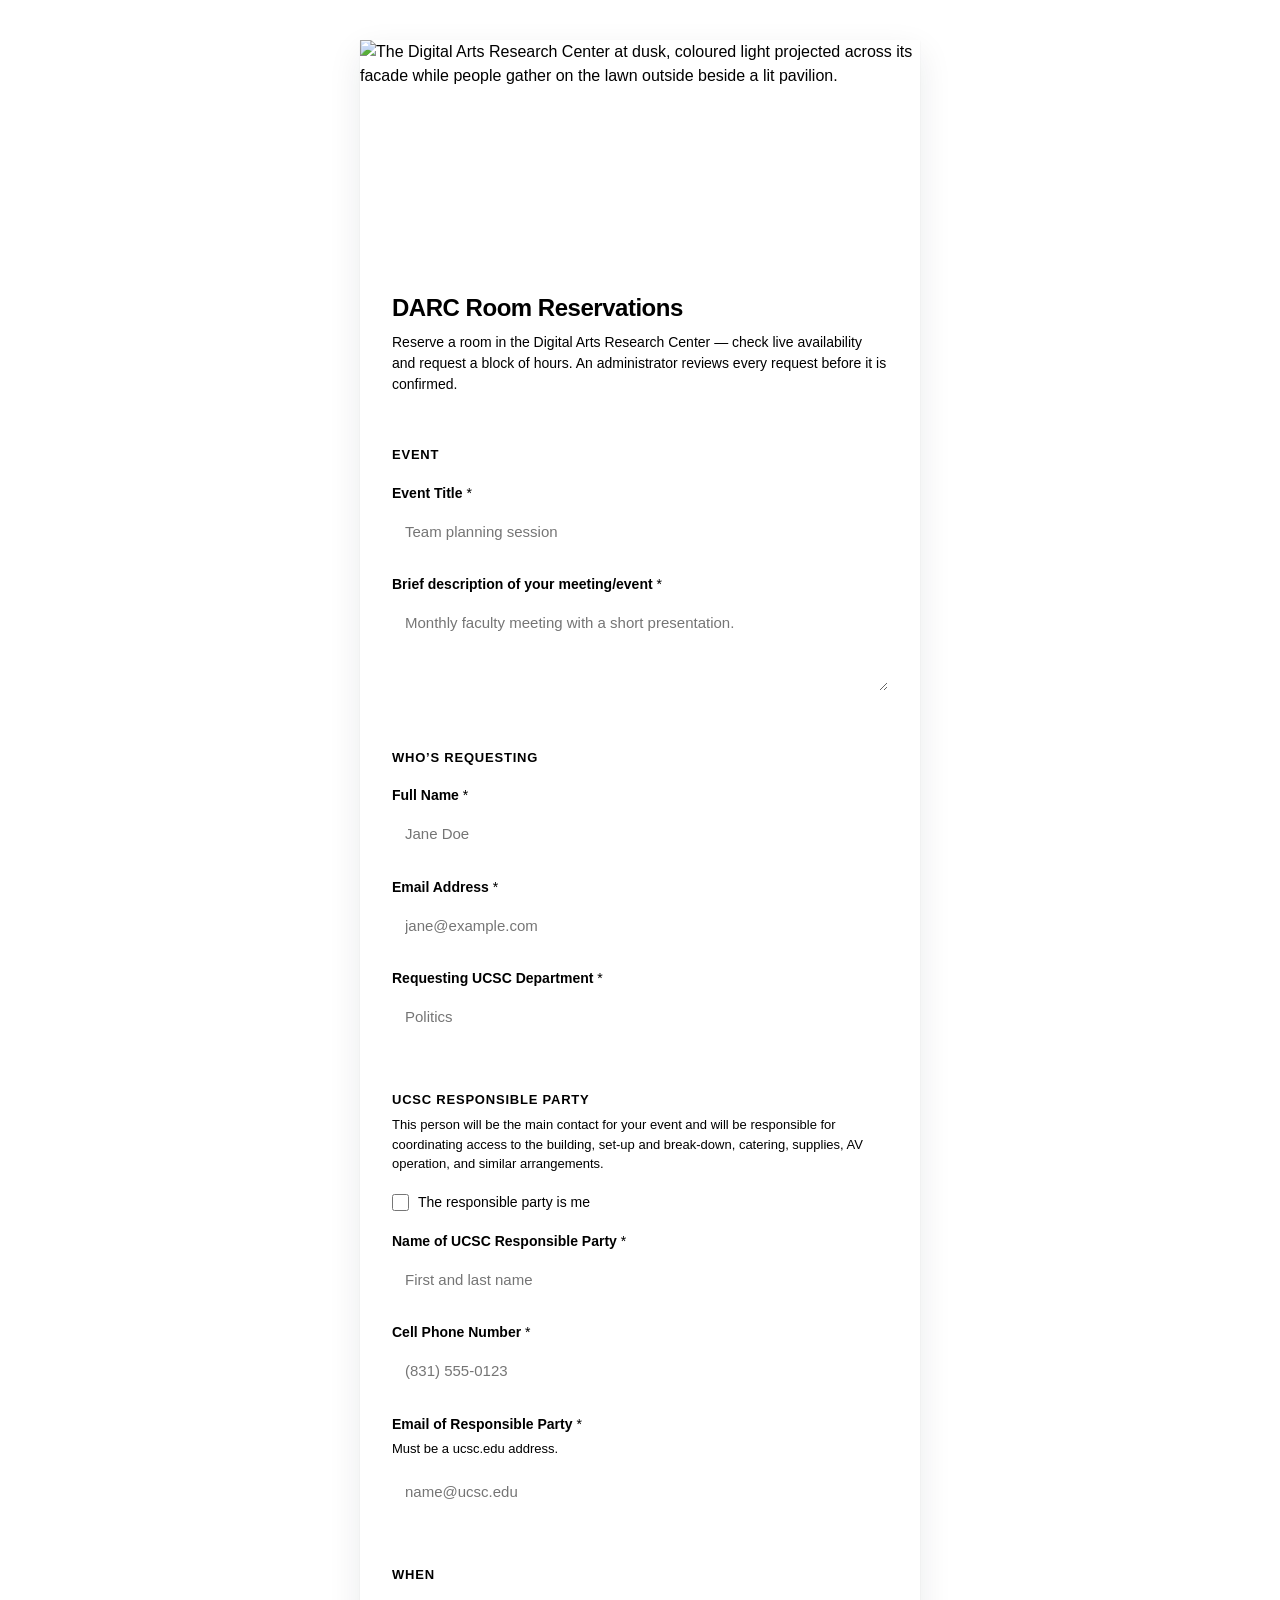
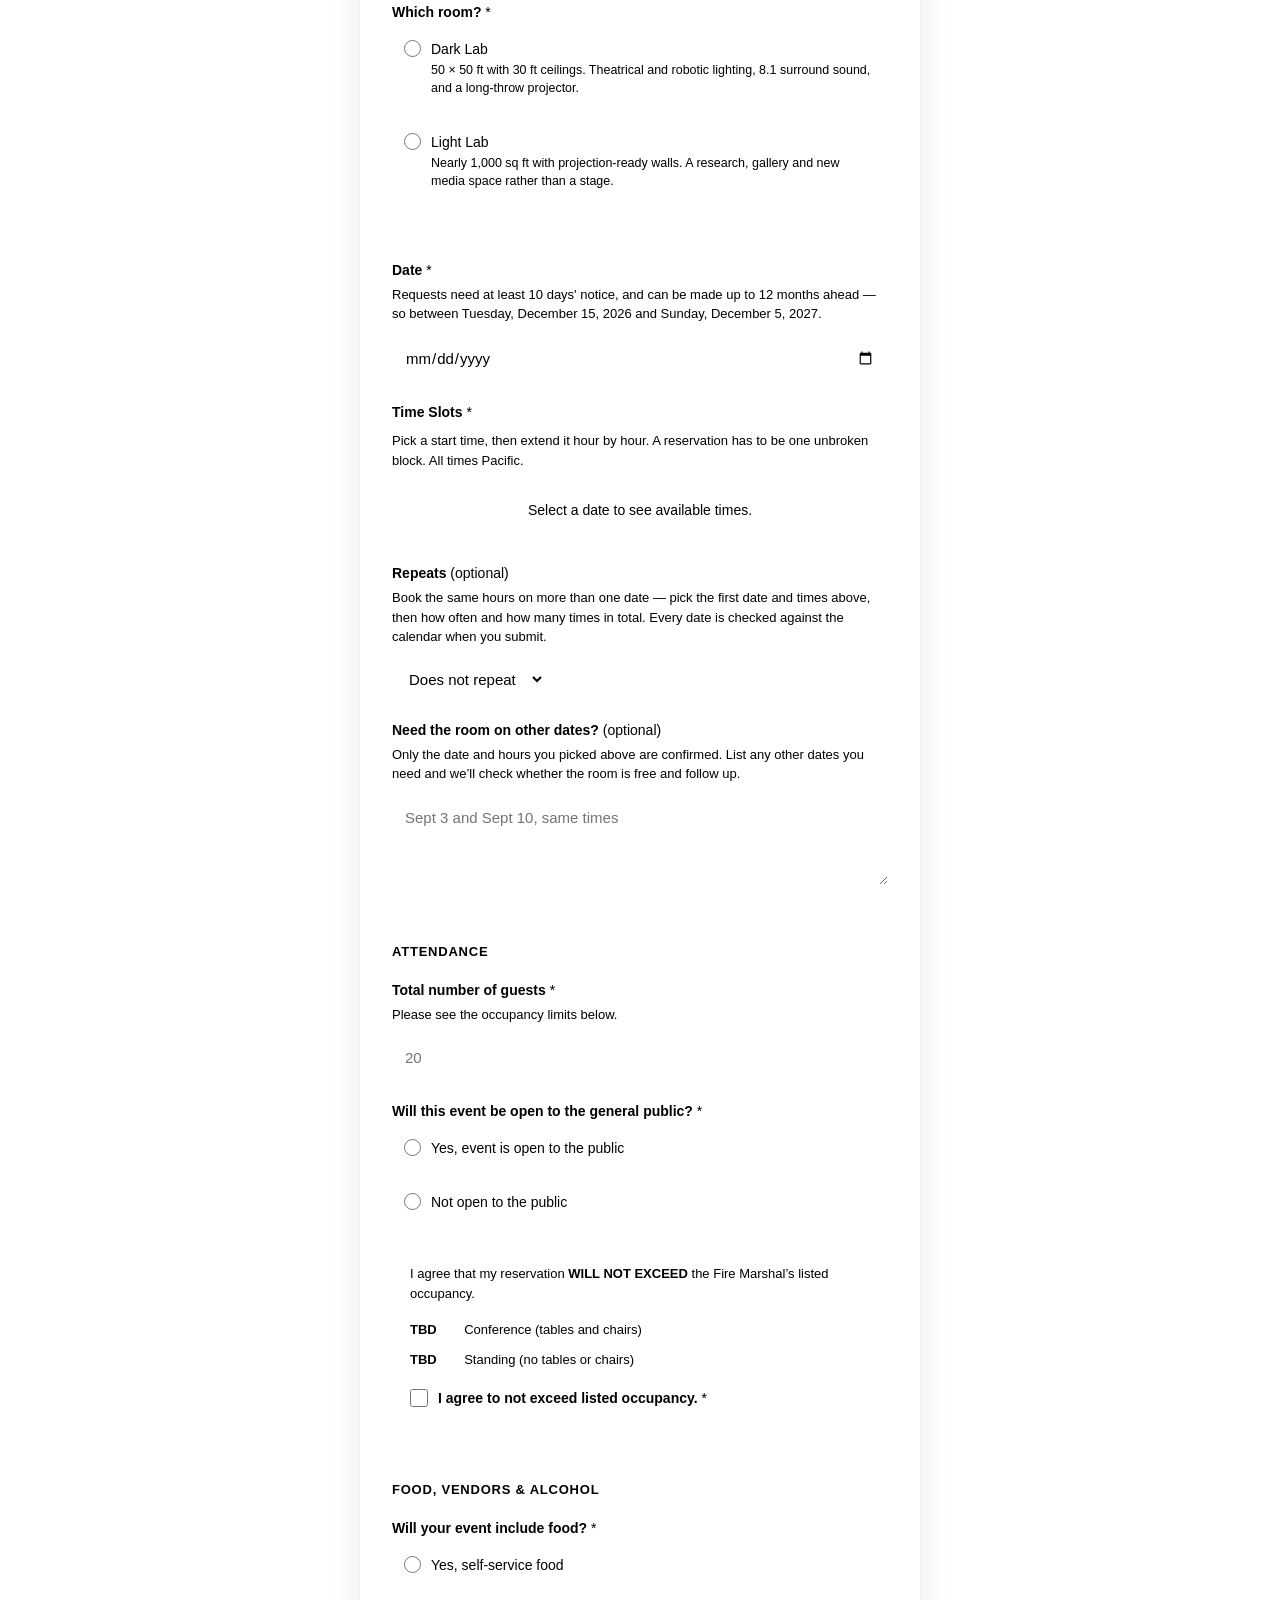
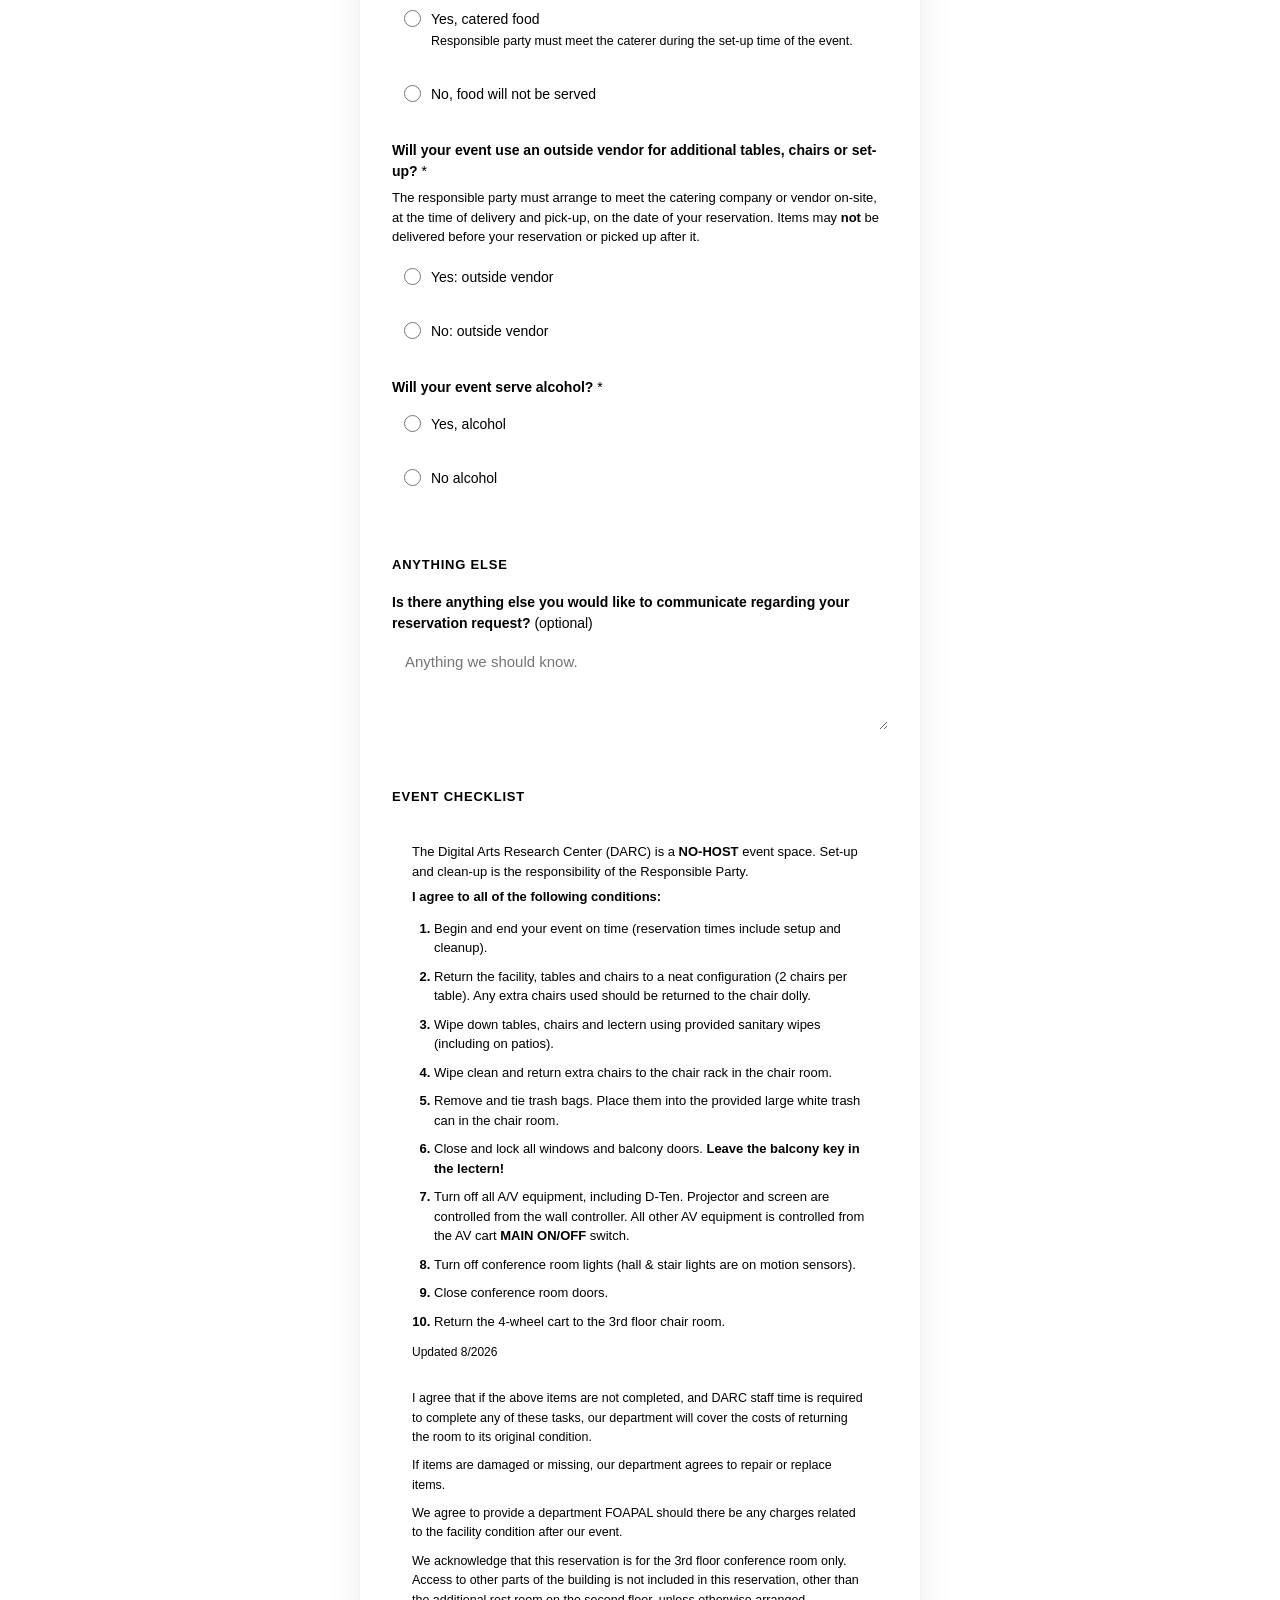
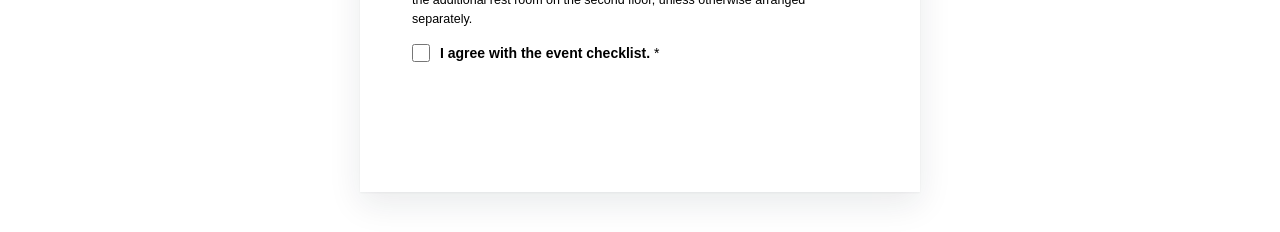
==== darc/index.html @ 56b3ae90 "Add repeating bookings: daily, weekly or monthly, up to 30 times A Repeats control after the time sl" ====
<!DOCTYPE html>
<html lang="en">
<head>
<meta charset="UTF-8">
<meta name="viewport" content="width=device-width, initial-scale=1">
<title>DARC Room Reservations</title>
<link rel="icon" href="../favicon.svg" type="image/svg+xml">
<link rel="stylesheet" href="../tokens.css">
<link rel="stylesheet" href="../styles.css">
</head>
<body>

<main class="card">

  <img class="hero" src="../assets/darc.webp" width="1288" height="694"
       alt="The Digital Arts Research Center at dusk, coloured light projected
            across its facade while people gather on the lawn outside beside a
            lit pavilion.">

  <header>
    <h1>DARC Room Reservations</h1>
    <p class="subtitle">Reserve a room in the Digital Arts Research Center &mdash; check live
      availability and request a block of hours. An administrator reviews every request
      before it is confirmed.</p>
  </header>

  <form id="reservation-form" novalidate>

    <div class="demo-bar" id="demo-bar" hidden>
      <span class="grow"><strong>Testing mode.</strong> Fills every field with sample data,
        including a real open time slot.</span>
      <button type="button" id="fill-demo">Fill with demo info</button>
    </div>

    <div class="draft-note" id="draft-note" hidden>
      <span>We restored what you had filled in earlier.</span>
      <button type="button" id="discard-draft">Start over</button>
    </div>

    <div class="error-summary" id="error-summary" role="alert" tabindex="-1" hidden></div>

    <div class="form-section"><h2>Event</h2></div>

    <div class="field">
      <label for="event-title">Event Title <span class="req" aria-hidden="true">*</span></label>
      <input type="text" id="event-title" name="eventTitle" required maxlength="120"
             autocomplete="off" placeholder="Team planning session">
    </div>

    <div class="field">
      <label for="description">Brief description of your meeting/event <span class="req" aria-hidden="true">*</span></label>
      <textarea id="description" name="eventDescription" rows="3" maxlength="1000" required
                placeholder="Monthly faculty meeting with a short presentation."></textarea>
    </div>

    <div class="form-section"><h2>Who&rsquo;s requesting</h2></div>

    <div class="field">
      <label for="name">Full Name <span class="req" aria-hidden="true">*</span></label>
      <input type="text" id="name" name="name" required autocomplete="name" placeholder="Jane Doe">
    </div>

    <div class="field">
      <label for="email">Email Address <span class="req" aria-hidden="true">*</span></label>
      <input type="email" id="email" name="email" required autocomplete="email" placeholder="jane@example.com">
    </div>

    <div class="field">
      <label for="department">Requesting UCSC Department <span class="req" aria-hidden="true">*</span></label>
      <input type="text" id="department" name="department" required maxlength="120"
             autocomplete="organization" placeholder="Politics">
    </div>

    <div class="form-section">
      <h2>UCSC Responsible Party</h2>
      <p>This person will be the main contact for your event and will be responsible for
         coordinating access to the building, set-up and break-down, catering, supplies,
         AV operation, and similar arrangements.</p>
    </div>

    <label class="same-as-me" for="same-as-me">
      <input type="checkbox" id="same-as-me">
      <span>The responsible party is me</span>
    </label>

    <div class="field" id="rp-name-field">
      <label for="rp-name">Name of UCSC Responsible Party <span class="req" aria-hidden="true">*</span></label>
      <input type="text" id="rp-name" name="responsiblePartyName" required maxlength="120"
             autocomplete="off" placeholder="First and last name">
    </div>

    <div class="field">
      <label for="rp-phone">Cell Phone Number <span class="req" aria-hidden="true">*</span></label>
      <input type="tel" id="rp-phone" name="responsiblePartyPhone" required maxlength="30"
             autocomplete="tel" placeholder="(831) 555-0123">
    </div>

    <div class="field" id="rp-email-field">
      <label for="rp-email">Email of Responsible Party <span class="req" aria-hidden="true">*</span></label>
      <p class="hint">Must be a ucsc.edu address.</p>
      <input type="email" id="rp-email" name="responsiblePartyEmail" required
             autocomplete="email" placeholder="name@ucsc.edu">
    </div>

    <div class="form-section"><h2>When</h2></div>

    <!-- reservation.js fills this with one radio per room from config and
         unhides it — DARC has two rooms, so the picker shows here. -->
    <fieldset id="room-field" hidden>
      <legend>Which room? <span class="req" aria-hidden="true">*</span></legend>
      <div class="choices" id="room-choices"></div>
    </fieldset>

    <!-- Outside the fieldset above: that is hidden on a one-room space, and
         the calendar link has to survive it. -->
    <p class="hint cal-hint" id="cal-hint">
      <button type="button" class="cal-link" id="cal-open">View the full calendar</button>
    </p>

    <div class="field">
      <label for="date">Date <span class="req" aria-hidden="true">*</span></label>
      <p class="hint" id="date-window"><span id="date-window-text"></span></p>
      <input type="date" id="date" name="date" required>
    </div>

    <div class="slots-section">
      <div class="slots-head">
        <label id="slots-label">Time Slots <span class="req" aria-hidden="true">*</span></label>
        <div class="head-right">
          <span class="count" id="slot-count" hidden></span>
          <button type="button" class="clear-btn" id="clear-btn" hidden>Clear</button>
        </div>
      </div>
      <p class="hint">Pick a start time, then extend it hour by hour. A reservation has to be one unbroken block. All times <span id="tz-note">Pacific</span>.</p>

      <div id="slots" role="group" aria-labelledby="slots-label" aria-live="polite">
        <div class="placeholder">Select a date to see available times.</div>
      </div>
    </div>


    <div class="field">
      <label for="repeat-frequency">Repeats <span class="optional">(optional)</span></label>
      <p class="hint">Book the same hours on more than one date &mdash; pick the first date and
         times above, then how often and how many times in total. Every date is checked
         against the calendar when you submit.</p>
      <div class="repeat-row">
        <select id="repeat-frequency" name="repeatFrequency">
          <option value="" selected>Does not repeat</option>
          <option>Daily</option>
          <option>Weekly</option>
          <option>Monthly</option>
        </select>
        <span class="repeat-count" id="repeat-count-wrap" hidden>
          <input type="number" id="repeat-count" name="repeatCount" min="2" max="30"
                 inputmode="numeric" value="2"
                 aria-label="How many times in total, including the first date">
          <span class="repeat-suffix">times in total</span>
        </span>
      </div>
      <p class="hint" id="repeat-preview" hidden></p>
    </div>

    <div class="field">
      <label for="more-dates">Need the room on other dates? <span class="optional">(optional)</span></label>
      <p class="hint">Only the date and hours you picked above are confirmed. List any other dates
        you need and we&rsquo;ll check whether the room is free and follow up.</p>
      <textarea id="more-dates" name="additionalDates" rows="3" maxlength="500"
                placeholder="Sept 3 and Sept 10, same times"></textarea>
    </div>

    <div class="form-section"><h2>Attendance</h2></div>

    <div class="field">
      <label for="total-guests">Total number of guests <span class="req" aria-hidden="true">*</span></label>
      <p class="hint">Please see the occupancy limits below.</p>
      <input type="number" id="total-guests" name="totalGuests" required min="1" max="100"
             inputmode="numeric" placeholder="20">
    </div>

    <fieldset>
      <legend>Will this event be open to the general public? <span class="req" aria-hidden="true">*</span></legend>
      <div class="choices">
        <label class="choice"><input type="radio" name="openToPublic" aria-required="true" value="Yes, open to the public"><span>Yes, event is open to the public</span></label>
        <label class="choice"><input type="radio" name="openToPublic" aria-required="true" value="Not open to the public"><span>Not open to the public</span></label>
      </div>
    </fieldset>

    <div class="occupancy">
      <p>I agree that my reservation <strong>WILL NOT EXCEED</strong> the Fire Marshal&rsquo;s listed occupancy.</p>
      <!-- TODO: replace with the Fire Marshal's listed occupancies for the
           DARC rooms before this page goes live. -->
      <table class="caps">
        <tbody>
          <tr><th scope="row">TBD</th><td>Conference (tables and chairs)</td></tr>
          <tr><th scope="row">TBD</th><td>Standing (no tables or chairs)</td></tr>
        </tbody>
      </table>
      <label class="agree" for="occupancy">
        <input type="checkbox" id="occupancy" name="occupancyAgreement" required>
        <span>I agree to not exceed listed occupancy. <span class="req" aria-hidden="true">*</span></span>
      </label>
    </div>


    <div class="form-section"><h2>Food, vendors &amp; alcohol</h2></div>

    <fieldset>
      <legend>Will your event include food? <span class="req" aria-hidden="true">*</span></legend>
      <div class="choices">
        <label class="choice"><input type="radio" name="food" aria-required="true" value="Yes, self-service food"><span>Yes, self-service food</span></label>
        <label class="choice"><input type="radio" name="food" aria-required="true" value="Yes, catered food"><span>Yes, catered food<span class="sub">Responsible party must meet the caterer during the set-up time of the event.</span></span></label>
        <label class="choice"><input type="radio" name="food" aria-required="true" value="No, food will not be served"><span>No, food will not be served</span></label>
      </div>
    </fieldset>

    <fieldset>
      <legend>Will your event use an outside vendor for additional tables, chairs or set-up? <span class="req" aria-hidden="true">*</span></legend>
      <p class="hint">The responsible party must arrange to meet the catering company or vendor on-site,
        at the time of delivery and pick-up, on the date of your reservation. Items may
        <strong>not</strong> be delivered before your reservation or picked up after it.</p>
      <div class="choices">
        <label class="choice"><input type="radio" name="outsideVendor" aria-required="true" value="Yes, outside vendor"><span>Yes: outside vendor</span></label>
        <label class="choice"><input type="radio" name="outsideVendor" aria-required="true" value="No, outside vendor"><span>No: outside vendor</span></label>
      </div>
    </fieldset>

    <fieldset>
      <legend>Will your event serve alcohol? <span class="req" aria-hidden="true">*</span></legend>
      <div class="choices">
        <label class="choice"><input type="radio" name="alcohol" aria-required="true" value="Yes, alcohol"><span>Yes, alcohol</span></label>
        <label class="choice"><input type="radio" name="alcohol" aria-required="true" value="No alcohol"><span>No alcohol</span></label>
      </div>
    </fieldset>

    <div class="conditional" id="alcohol-policy" hidden>
      <div class="field" id="under-21-field">
        <label for="guests-under-21">Number of guests under 21 <span class="req" aria-hidden="true">*</span></label>
        <input type="number" id="guests-under-21" name="guestsUnder21" aria-required="true" min="0" max="73"
               inputmode="numeric" placeholder="0">
      </div>

      <p>If your event will serve alcohol, you agree that you have read, understand, and will
         abide by the University Alcohol Policy.
         <a id="alcohol-policy-link" href="#" target="_blank" rel="noopener noreferrer">Link to policy</a></p>
      <label class="agree" for="alcohol-agree">
        <input type="checkbox" id="alcohol-agree" name="alcoholPolicyAgreement" aria-required="true">
        <span>I have read, understand, and agree to abide by the University Alcohol Policy.
          <span class="req" aria-hidden="true">*</span></span>
      </label>
    </div>

    <div class="form-section"><h2>Anything else</h2></div>

    <div class="field">
      <label for="notes">Is there anything else you would like to communicate regarding your reservation request? <span class="optional">(optional)</span></label>
      <textarea id="notes" name="additionalNotes" rows="3" maxlength="1000"
                placeholder="Anything we should know."></textarea>
    </div>

    <div class="form-section"><h2>Event checklist</h2></div>

    <div class="checklist">
      <!-- Adapted from the Panetta checklist — TODO: confirm the wording holds for DARC. -->
      <p class="lead">The Digital Arts Research Center (DARC) is a <strong>NO-HOST</strong> event space.
        Set-up and clean-up is the responsibility of the Responsible Party.</p>
      <p class="lead"><strong>I agree to all of the following conditions:</strong></p>

      <ol>
        <li>Begin and end your event on time (reservation times include setup and cleanup).</li>
        <li>Return the facility, tables and chairs to a neat configuration (2 chairs per table).
            Any extra chairs used should be returned to the chair dolly.</li>
        <li>Wipe down tables, chairs and lectern using provided sanitary wipes (including on patios).</li>
        <li>Wipe clean and return extra chairs to the chair rack in the chair room.</li>
        <li>Remove and tie trash bags. Place them into the provided large white trash can in the chair room.</li>
        <li>Close and lock all windows and balcony doors. <strong>Leave the balcony key in the lectern!</strong></li>
        <li>Turn off all A/V equipment, including D-Ten. Projector and screen are controlled from the wall
            controller. All other AV equipment is controlled from the AV cart <strong>MAIN ON/OFF</strong> switch.</li>
        <li>Turn off conference room lights (hall &amp; stair lights are on motion sensors).</li>
        <li>Close conference room doors.</li>
        <li>Return the 4-wheel cart to the 3rd floor chair room.</li>
      </ol>

      <p class="updated">Updated 8/2026</p>

      <div class="terms">
        <p>I agree that if the above items are not completed, and DARC staff time is required to
           complete any of these tasks, our department will cover the costs of returning the room to its
           original condition.</p>
        <p>If items are damaged or missing, our department agrees to repair or replace items.</p>
        <p>We agree to provide a department FOAPAL should there be any charges related to the facility
           condition after our event.</p>
        <p>We acknowledge that this reservation is for the 3rd floor conference room only. Access to other
           parts of the building is not included in this reservation, other than the additional rest room on
           the second floor, unless otherwise arranged separately.</p>
      </div>

      <label class="agree" for="checklist-agree">
        <input type="checkbox" id="checklist-agree" name="checklistAgreement" required>
        <span>I agree with the event checklist. <span class="req" aria-hidden="true">*</span></span>
      </label>
    </div>

    <button type="submit" class="submit" id="submit-btn">Request Reservation</button>
    <div class="status" id="status" role="status" hidden></div>
  </form>
</main>

<!-- Month view of the room calendar. A dialog rather than a new tab: the form
     is long and often half-filled by this point, and a tab switch is where a
     draft gets lost. The iframe src is set on first open, so the page does not
     call Google Calendar for people who never look. -->
<dialog id="cal-dialog" aria-labelledby="cal-dialog-title">
  <div class="cal-head">
    <h2 id="cal-dialog-title">Room availability</h2>
    <p class="cal-note">Showing hours already booked. Close this to pick your times on the form.
      <a class="cal-newtab" id="cal-newtab" href="#" target="_blank" rel="noopener">Open in a new tab</a></p>
    <button type="button" class="cal-close" id="cal-close" aria-label="Close calendar">&times;</button>
  </div>
  <div class="cal-body">
    <iframe id="cal-frame" title="DARC room calendars" src="about:blank"
            frameborder="0" scrolling="no"></iframe>
  </div>
</dialog>

<script>
/* The space this page books. Both room calendars are set and public. The
   webhook is still a placeholder — grep REPLACE_ — so the form reads
   availability correctly but a submission posts nowhere until DARC has a Zap
   of its own, branching on the `room` field to pick which calendar to write
   to. */
window.SPACE_CONFIG = {
  spaceName: 'Digital Arts Research Center',
  webhookUrl: 'REPLACE_WITH_DARC_ZAPIER_WEBHOOK_URL',
  rooms: [
    { label: 'Dark Lab',
      note: '50 × 50 ft with 30 ft ceilings. Theatrical and robotic lighting, '
          + '8.1 surround sound, and a long-throw projector.',
      calendarId: 'c_c2770e121f5c0fe0e616870934fc90a52f3b05f98133bd7ebfe25dff0f2c4a40@group.calendar.google.com' },
    { label: 'Light Lab',
      note: 'Nearly 1,000 sq ft with projection-ready walls. A research, '
          + 'gallery and new media space rather than a stage.',
      calendarId: 'c_c77d7168e295b89a4a028985fc6809bb34878d782ead8dd118a858d56739450b@group.calendar.google.com' }
  ],
  draftKey: 'darc-reservation-draft',
  confirmationPage: '../confirmation.html',
  maxGuests: 100,   // TODO: set to DARC's highest listed occupancy
  maxGuestsNote: '100 is the highest listed occupancy.'   // TODO: match the table above
};
</script>
<script src="../reservation.js"></script>


</body>
</html>
---- styles.css ----
/* =========================================================
   Arts Division room reservations — shared form styles.

   Loaded by every space page (panetta/, darc/, …) after tokens.css.

   Not loaded by index, confirmation or guide: those define .card, body,
   h1 and .hero differently, so these rules would leak into them. They
   share tokens.css only.
   ========================================================= */

  * { box-sizing: border-box; }

  body {
    margin: 0;
    padding: 40px 20px;
    min-height: 100vh;
    display: flex;
    align-items: flex-start;
    justify-content: center;
    background: var(--bg);
    color: var(--ink);
    font-family: -apple-system, BlinkMacSystemFont, "Segoe UI", Roboto,
                 "Helvetica Neue", Arial, "Noto Sans", sans-serif;
    font-size: 16px;
    line-height: 1.5;
    -webkit-font-smoothing: antialiased;
  }

  .card {
    width: 100%;
    max-width: 560px;
    background: var(--card);
    border: 1px solid var(--line);
    border-radius: var(--radius-lg);
    overflow: hidden;              /* so the banner can reach the card edges */
    box-shadow: 0 1px 2px rgba(18, 33, 46, .05), 0 12px 32px rgba(18, 33, 46, .09);
    padding: 32px;
  }

  /* Full-bleed banner: negative margins cancel the card padding. Shorter than
     the guide's, since this page is a task and the photo should not push the
     first field down the screen. 68% biases the crop to the signage. */
  .hero {
    display: block;
    width: calc(100% + 64px);
    margin: -32px -32px 26px;
    height: auto;                  /* the height attribute would otherwise
                                      override aspect-ratio */
    aspect-ratio: 5 / 2;
    object-fit: cover;
    object-position: center 82%;
    background: var(--surface);
  }

  header { margin-bottom: 28px; }

  h1 {
    margin: 0 0 6px;
    font-size: 24px;
    font-weight: 650;
    letter-spacing: -.02em;
  }

  .subtitle {
    margin: 0;
    color: var(--muted);
    font-size: 14px;
  }

  .field { margin-bottom: 20px; }

  label {
    display: block;
    margin-bottom: 6px;
    font-size: 14px;
    font-weight: 600;
  }

  .req { color: var(--danger); font-weight: 400; }

  input[type="text"],
  input[type="email"],
  input[type="tel"],
  input[type="number"],
  input[type="date"],
  select {
    width: 100%;
    padding: 11px 13px;
    font: inherit;
    font-size: 15px;
    color: var(--ink);
    background: #fff;
    border: 1px solid var(--line);
    border-radius: var(--radius);
    transition: border-color .15s, box-shadow .15s;
  }

  .repeat-row {
    display: flex;
    align-items: center;
    gap: 10px;
    flex-wrap: wrap;
  }
  .repeat-row select { width: auto; }

  .repeat-count {
    display: inline-flex;
    align-items: center;
    gap: 8px;
  }
  .repeat-count input[type="number"] { width: 5.5rem; }
  .repeat-count[hidden] { display: none; }
  .repeat-suffix { font-size: 14px; color: var(--muted); }

  #repeat-preview { margin: 10px 0 0; }
  #repeat-preview.overflows { color: var(--danger); }

  textarea {
    width: 100%;
    padding: 11px 13px;
    font: inherit;
    font-size: 15px;
    line-height: 1.5;
    color: var(--ink);
    background: #fff;
    border: 1px solid var(--line);
    border-radius: var(--radius);
    resize: vertical;
    min-height: 78px;
    transition: border-color .15s, box-shadow .15s;
  }

  select:focus,
  input:focus,
  textarea:focus {
    outline: none;
    border-color: var(--blue);
    box-shadow: 0 0 0 3px rgba(0, 60, 108, .18);
  }

  .optional { color: var(--muted); font-weight: 400; }

  .field .hint { margin-top: -2px; }

  input[type="number"] { width: 8rem; }

  /* ---------- Calendar dialog ---------- */

  .cal-link {
    padding: 4px 0 1px;   /* a little breathing room above, underline kept tight */
    font: inherit;
    font-size: 13px;
    color: var(--blue);
    background: none;
    border: 0;
    border-bottom: 1px solid currentColor;
    cursor: pointer;
  }
  .cal-link:hover { color: var(--blue-dark); }

  /* Belongs to the room picker above it, not the date field below. Sibling
     margins collapse to the larger, so the fieldset's own 20px is trimmed for
     this one case rather than fought with a negative margin here. */
  #room-field:not([hidden]) { margin-bottom: 6px; }
  /* .hint is defined further down and would win at equal specificity, so
     this is qualified rather than silently overridden. */
  .hint.cal-hint { margin: 0 0 22px; }

  /* Held in the layout rather than removed, so choosing a room does not
     shove the date field around. visibility also takes it out of the tab
     order and off the accessibility tree, which display:none would too. */
  .hint.cal-hint.is-empty { visibility: hidden; }

  #cal-dialog {
    width: min(92vw, 900px);
    max-width: 900px;
    padding: 0;
    border: 1px solid var(--line);
    border-radius: var(--radius);
    background: #fff;
    color: var(--ink);
    overflow: hidden;
  }
  #cal-dialog::backdrop { background: rgba(18, 33, 46, .55); }

  .cal-head {
    display: flex;
    align-items: center;
    gap: 12px;
    padding: 12px 16px;
    background: var(--surface);
    border-bottom: 1px solid var(--line);
  }
  .cal-head h2 {
    margin: 0;
    white-space: nowrap;
    font-size: 15px;
    font-weight: 700;
  }

  .cal-close {
    padding: 0 6px;
    font-size: 24px;
    line-height: 1;
    color: var(--muted);
    background: none;
    border: 0;
    cursor: pointer;
  }
  .cal-close:hover { color: var(--ink); }

  /* Fixed viewport height so the month grid is usable without the dialog
     growing past the screen on a laptop. */
  .cal-body { height: min(70vh, 620px); }
  .cal-body iframe { display: block; width: 100%; height: 100%; border: 0; }

  /* Sits in the header rather than a footer bar of its own, which cost a
     whole row of height for one line of text. */
  .cal-note {
    flex: 1;
    margin: 0;
    font-size: 12.5px;
    line-height: 1.45;
    color: var(--muted);
  }
  .cal-newtab { color: var(--blue); white-space: nowrap; }

  @media (max-width: 480px) {
    #cal-dialog { width: 96vw; }
    .cal-body { height: 68vh; }
    .cal-head { flex-wrap: wrap; row-gap: 8px; }
    /* The note drops to its own row, so the title has to push the close
       button to the edge on the first one. */
    .cal-head h2 { margin-right: auto; }
    .cal-note { order: 3; width: 100%; flex: none; }
  }

  /* ---------- Section headings ---------- */

  .form-section {
    margin: 30px 0 18px;
    padding-top: 20px;
    border-top: 1px solid var(--line);
  }

  .form-section:first-of-type { margin-top: 0; padding-top: 0; border-top: none; }

  .form-section h2 {
    margin: 0;
    font-size: 13px;
    font-weight: 700;
    letter-spacing: .06em;
    text-transform: uppercase;
    color: var(--blue);
  }

  .form-section p {
    margin: 6px 0 0;
    font-size: 13px;
    color: var(--muted);
  }

  /* ---------- Radio groups ---------- */

  fieldset {
    margin: 0 0 20px;
    padding: 0;
    border: 0;
  }

  legend {
    padding: 0;
    margin-bottom: 6px;
    font-size: 14px;
    font-weight: 600;
    color: var(--ink);
  }

  fieldset .hint { margin: 0 0 10px; }

  .choices { display: flex; flex-direction: column; gap: 8px; }

  .choice {
    display: flex;
    align-items: flex-start;
    gap: 10px;
    padding: 10px 12px;
    font-size: 14px;
    font-weight: 500;
    line-height: 1.45;
    background: #fff;
    border: 1px solid var(--line);
    border-radius: var(--radius);
    cursor: pointer;
    transition: border-color .12s, background .12s;
  }

  .choice:hover { border-color: var(--blue); background: var(--blue-soft); }

  .choice input[type="radio"] {
    flex: none;
    width: 17px;
    height: 17px;
    margin: 1px 0 0;
    accent-color: var(--blue);
    cursor: pointer;
  }

  .choice:has(input:checked) {
    border-color: var(--blue);
    background: var(--blue-soft);
  }

  .choice:has(input:focus-visible) {
    box-shadow: 0 0 0 3px rgba(0, 60, 108, .22);
  }

  .choice .sub {
    display: block;
    font-weight: 400;
    font-size: 12.5px;
    color: var(--muted);
    margin-top: 2px;
  }

  /* ---------- Demo fill (testing only) ---------- */

  .demo-bar {
    display: flex;
    flex-wrap: wrap;
    align-items: center;
    gap: 10px 14px;
    margin-bottom: 22px;
    padding: 12px 14px;
    background: var(--gold-soft);
    border: 1px dashed var(--gold);
    border-radius: var(--radius);
    font-size: 13px;
    color: var(--ink);
  }

  .demo-bar[hidden] { display: none; }

  .demo-bar strong { font-weight: 700; }
  .demo-bar .grow { flex: 1 1 auto; }

  .demo-bar button {
    padding: 7px 13px;
    font: inherit;
    font-size: 13px;
    font-weight: 650;
    color: var(--ink);            /* white on gold is 1.6:1 — ink is 14:1 */
    background: var(--gold);
    border: none;
    border-radius: var(--radius-sm);
    cursor: pointer;
  }

  .demo-bar button:hover { background: #e6b400; }
  .demo-bar button:disabled { opacity: .6; cursor: not-allowed; }

  .demo-bar button:focus-visible {
    outline: 2px solid var(--ink);
    outline-offset: 2px;
  }

  /* ---------- Inline validation ---------- */

  .field-error {
    display: flex;
    align-items: flex-start;
    gap: 6px;
    margin-top: 6px;
    font-size: 13px;
    font-weight: 500;
    color: var(--danger);
  }

  .field-error::before {
    content: "!";
    flex: none;
    width: 15px;
    height: 15px;
    margin-top: 2px;
    font-size: 11px;
    font-weight: 700;
    line-height: 15px;
    text-align: center;
    color: #fff;
    background: var(--danger);
    border-radius: 50%;
  }

  .has-error input[type="text"],
  .has-error input[type="email"],
  .has-error input[type="tel"],
  .has-error input[type="number"],
  .has-error input[type="date"],
  .has-error textarea {
    border-color: var(--danger);
    background: #fff7fa;
  }

  .has-error .choice { border-color: #f0a3c3; }

  .error-summary {
    margin-bottom: 24px;
    padding: 14px 16px;
    background: var(--danger-soft);
    border: 1px solid var(--danger-line);
    border-radius: var(--radius);
  }

  .error-summary[hidden] { display: none; }

  .error-summary h2 {
    margin: 0 0 8px;
    font-size: 14px;
    font-weight: 700;
    color: var(--danger);
  }

  .error-summary ul { margin: 0; padding-left: 18px; }
  .error-summary li { margin-bottom: 4px; font-size: 13px; }
  .error-summary li:last-child { margin-bottom: 0; }

  .error-summary a {
    color: var(--danger);
    text-underline-offset: 2px;
  }

  .error-summary a:hover { text-decoration: none; }

  /* ---------- Draft notice ---------- */

  .draft-note {
    display: flex;
    flex-wrap: wrap;
    align-items: baseline;
    gap: 4px 10px;
    margin-bottom: 22px;
    padding: 11px 14px;
    background: var(--blue-soft);
    border: 1px solid var(--blue-line);
    border-radius: var(--radius);
    font-size: 13px;
    color: var(--blue-dark);
  }

  .draft-note[hidden] { display: none; }

  .draft-note button {
    padding: 0;
    font: inherit;
    font-size: 13px;
    font-weight: 600;
    color: var(--blue-dark);
    background: none;
    border: none;
    cursor: pointer;
    text-decoration: underline;
    text-underline-offset: 2px;
  }

  /* ---------- Same as requester ---------- */

  .same-as-me {
    display: flex;
    align-items: center;
    gap: 9px;
    margin-bottom: 18px;
    font-size: 14px;
    font-weight: 500;
    cursor: pointer;
  }

  .same-as-me input[type="checkbox"] {
    flex: none;
    width: 17px;
    height: 17px;
    margin: 0;
    accent-color: var(--blue);
    cursor: pointer;
  }

  .field[hidden], .conditional .field[hidden] { display: none; }

  /* ---------- Event checklist ---------- */

  .checklist {
    margin-bottom: 24px;
    padding: 18px 20px;
    background: var(--surface);
    border: 1px solid var(--line);
    border-radius: var(--radius);
  }

  .checklist .lead {
    margin: 0 0 6px;
    font-size: 13px;
    color: var(--ink);
  }

  .checklist .lead + .lead { margin-bottom: 12px; }

  .checklist ol {
    margin: 0 0 12px;
    padding-left: 22px;
    font-size: 13px;
    color: var(--ink);
  }

  .checklist ol li { margin-bottom: 9px; line-height: 1.5; }
  .checklist ol li:last-child { margin-bottom: 0; }
  .checklist ol li::marker { font-weight: 700; color: var(--blue); }

  .checklist .updated {
    margin: 0 0 14px;
    padding-bottom: 14px;
    border-bottom: 1px solid var(--line-soft);
    font-size: 12px;
    color: var(--muted);
  }

  .checklist .terms { margin: 0 0 14px; }
  .checklist .terms p {
    margin: 0 0 9px;
    font-size: 12.5px;
    line-height: 1.55;
    color: var(--ink);
  }
  .checklist .terms p:last-child { margin-bottom: 0; }

  /* ---------- Conditional block ---------- */

  .conditional {
    margin: -8px 0 20px;
    padding: 14px 16px;
    background: var(--gold-soft);
    border: 1px solid var(--gold);
    border-radius: var(--radius);
  }

  .conditional[hidden] { display: none; }

  .conditional p {
    margin: 0 0 10px;
    font-size: 13px;
    color: var(--ink);
  }

  /* ---------- Occupancy agreement ---------- */

  .occupancy {
    margin-bottom: 24px;
    padding: 16px 18px;
    background: var(--surface);
    border: 1px solid var(--line);
    border-radius: var(--radius);
  }

  .occupancy > p {
    margin: 0 0 12px;
    font-size: 13px;
    color: var(--ink);
  }

  .occupancy .caps {
    margin: 0 0 14px;
    border-collapse: collapse;
    width: 100%;
    font-size: 13px;
  }

  .occupancy .caps th,
  .occupancy .caps td {
    text-align: left;
    padding: 5px 0;
    border-bottom: 1px solid var(--line-soft);
    vertical-align: baseline;
  }

  .occupancy .caps tr:last-child th,
  .occupancy .caps tr:last-child td { border-bottom: none; }

  .occupancy .caps th {
    width: 3.4em;
    font-weight: 700;
    font-variant-numeric: tabular-nums;
    color: var(--ink);
    white-space: nowrap;
  }

  .occupancy .caps td { color: var(--muted); padding-left: 10px; }

  .agree {
    display: flex;
    align-items: flex-start;
    gap: 10px;
    cursor: pointer;
    font-size: 14px;
    font-weight: 600;
    line-height: 1.45;
  }

  .agree input[type="checkbox"] {
    flex: none;
    width: 18px;
    height: 18px;
    margin: 1px 0 0;
    accent-color: var(--blue);
    cursor: pointer;
  }

  .agree input[type="checkbox"]:focus-visible {
    outline: 2px solid var(--blue);
    outline-offset: 2px;
  }

  /* ---------- Slots ---------- */

  .slots-section { margin-bottom: 24px; }

  .slots-head {
    display: flex;
    align-items: baseline;
    justify-content: space-between;
    flex-wrap: wrap;
    gap: 4px 12px;
    margin-bottom: 8px;
  }

  .slots-head label { margin-bottom: 0; }

  .head-right {
    display: flex;
    align-items: baseline;
    gap: 10px;
  }

  .count {
    font-size: 13px;
    color: var(--muted);
    font-variant-numeric: tabular-nums;
  }

  .clear-btn {
    padding: 0;
    font: inherit;
    font-size: 13px;
    font-weight: 600;
    color: var(--blue);
    background: none;
    border: none;
    cursor: pointer;
    text-decoration: underline;
    text-underline-offset: 2px;
  }

  .clear-btn:hover { color: var(--blue-dark); }

  .hint {
    margin: 0 0 12px;
    font-size: 13px;
    color: var(--muted);
  }

  .slot-grid {
    display: grid;
    grid-template-columns: repeat(3, 1fr);
    gap: 10px;
  }

  .slot {
    display: flex;
    flex-direction: column;
    align-items: center;
    gap: 2px;
    padding: 11px 6px;
    font: inherit;
    font-size: 14px;
    font-weight: 600;
    color: var(--ink);
    background: #fff;
    border: 1px solid var(--line);
    border-radius: var(--radius);
    cursor: pointer;
    transition: background .12s, border-color .12s, color .12s, transform .06s;
  }

  .slot .until {
    font-size: 11px;
    font-weight: 500;
    color: var(--muted);
  }

  .slot:hover {
    border-color: var(--blue);
    background: var(--blue-soft);
  }

  .slot:focus-visible {
    outline: none;
    border-color: var(--blue);
    box-shadow: 0 0 0 3px rgba(0, 60, 108, .22);
  }

  .slot:active { transform: scale(.98); }

  .slot.selected,
  .slot.selected:hover {
    background: var(--blue);
    border-color: var(--blue);
    color: #fff;
  }

  .slot.selected .until { color: rgba(255, 255, 255, .8); }

  /* Mid-block hours can't be removed without splitting the block. */
  .slot.selected.interior { cursor: default; }

  /* Available, but not adjacent to the current block. */
  .slot.blocked,
  .slot.blocked:hover {
    background: #fff;
    border-color: var(--line);
    opacity: .38;
    cursor: not-allowed;
    pointer-events: none;
    transform: none;
  }

  .slot.unavailable,
  .slot.unavailable:hover {
    background: var(--surface);
    border-color: var(--line);
    border-style: dashed;
    color: #8c9aa6;
    cursor: not-allowed;
    pointer-events: none;
    transform: none;
  }

  /* Struck on the time itself — text-decoration on the button would
     propagate to the status line below it and can't be cancelled there. */
  .slot.unavailable .slot-time { text-decoration: line-through; }

  .slot.unavailable .until { color: #8c9aa6; }

  /* ---------- Messages ---------- */

  .placeholder,
  .loading,
  .slot-error {
    padding: 18px;
    border: 1px dashed var(--line);
    border-radius: var(--radius);
    font-size: 14px;
    color: var(--muted);
    text-align: center;
  }

  .loading { color: var(--blue); border-color: var(--blue-line); background: var(--blue-soft); }

  .slot-error {
    color: var(--danger);
    border-style: solid;
    border-color: var(--danger-line);
    background: var(--danger-soft);
    text-align: left;
  }

  .retry {
    margin-top: 8px;
    padding: 6px 12px;
    font: inherit;
    font-size: 13px;
    font-weight: 600;
    color: var(--danger);
    background: #fff;
    border: 1px solid var(--danger-line);
    border-radius: var(--radius-sm);
    cursor: pointer;
  }

  .retry:hover { background: var(--danger-soft); }

  .spinner {
    display: inline-block;
    width: 13px;
    height: 13px;
    margin-right: 8px;
    vertical-align: -2px;
    border: 2px solid currentColor;
    border-right-color: transparent;
    border-radius: 50%;
    animation: spin .7s linear infinite;
  }

  @keyframes spin { to { transform: rotate(360deg); } }


  /* ---------- Submit ---------- */

  .submit {
    width: 100%;
    padding: 13px;
    font: inherit;
    font-size: 15px;
    font-weight: 650;
    color: #fff;
    background: var(--blue);
    border: none;
    border-radius: var(--radius);
    cursor: pointer;
    transition: background .15s;
  }

  .submit:hover:not(:disabled) { background: var(--blue-dark); }

  .submit:focus-visible {
    outline: none;
    box-shadow: 0 0 0 3px rgba(0, 60, 108, .38);
  }

  .submit:disabled { opacity: .6; cursor: not-allowed; }

  .status {
    margin-top: 14px;
    padding: 12px 14px;
    border-radius: var(--radius);
    font-size: 14px;
    border: 1px solid transparent;
  }

  .status[hidden] { display: none; }
  .status.info    { color: var(--blue);    background: var(--blue-soft);   border-color: var(--blue-line); }
  .status.error   { color: var(--danger);  background: var(--danger-soft); border-color: var(--danger-line); }
  .status.success { color: var(--success); background: var(--success-soft);border-color: #a8d3d8; }

  .sr-only {
    position: absolute;
    width: 1px; height: 1px;
    padding: 0; margin: -1px;
    overflow: hidden;
    clip: rect(0 0 0 0);
    white-space: nowrap;
  }

  @media (max-width: 480px) {
    body { padding: 20px 12px; }
    .card { padding: 22px; }
    .hero { width: calc(100% + 44px); margin: -22px -22px 20px; aspect-ratio: 2 / 1; }
    .slot-grid { grid-template-columns: repeat(2, 1fr); }
  }
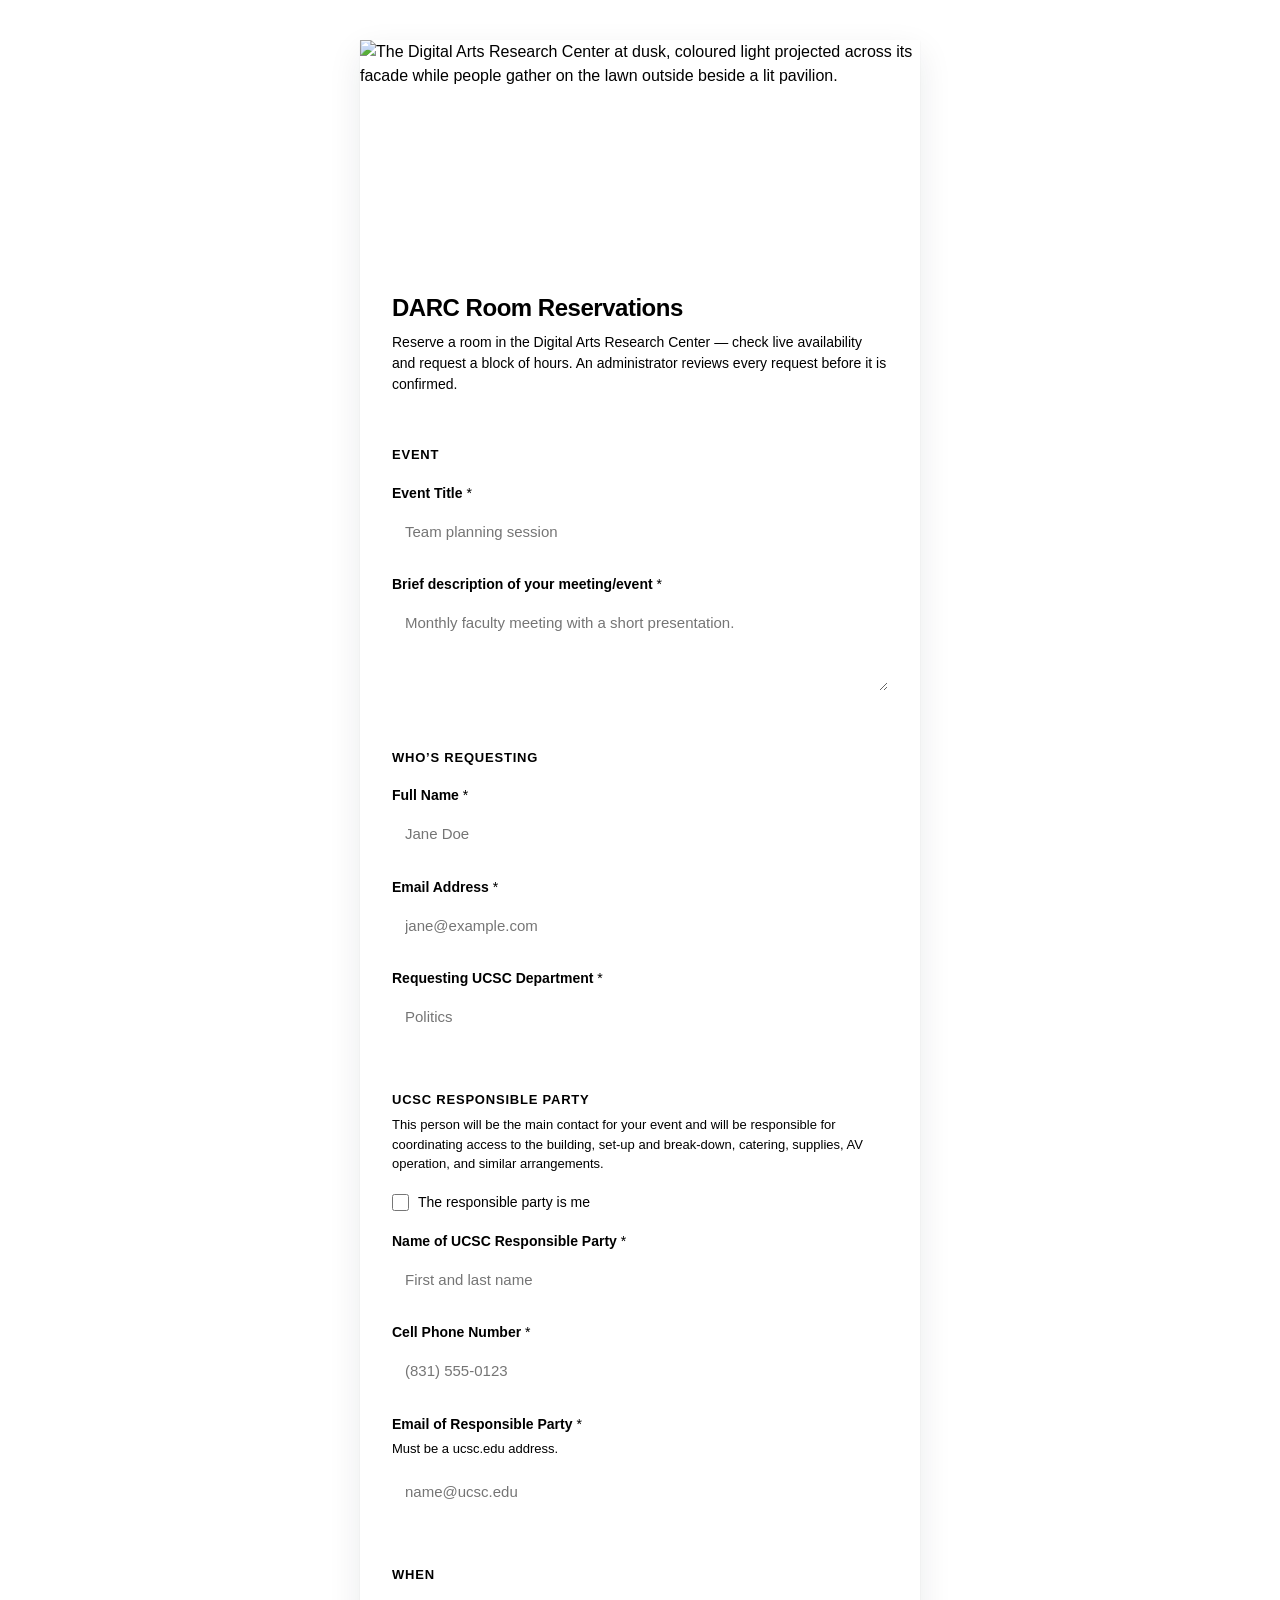
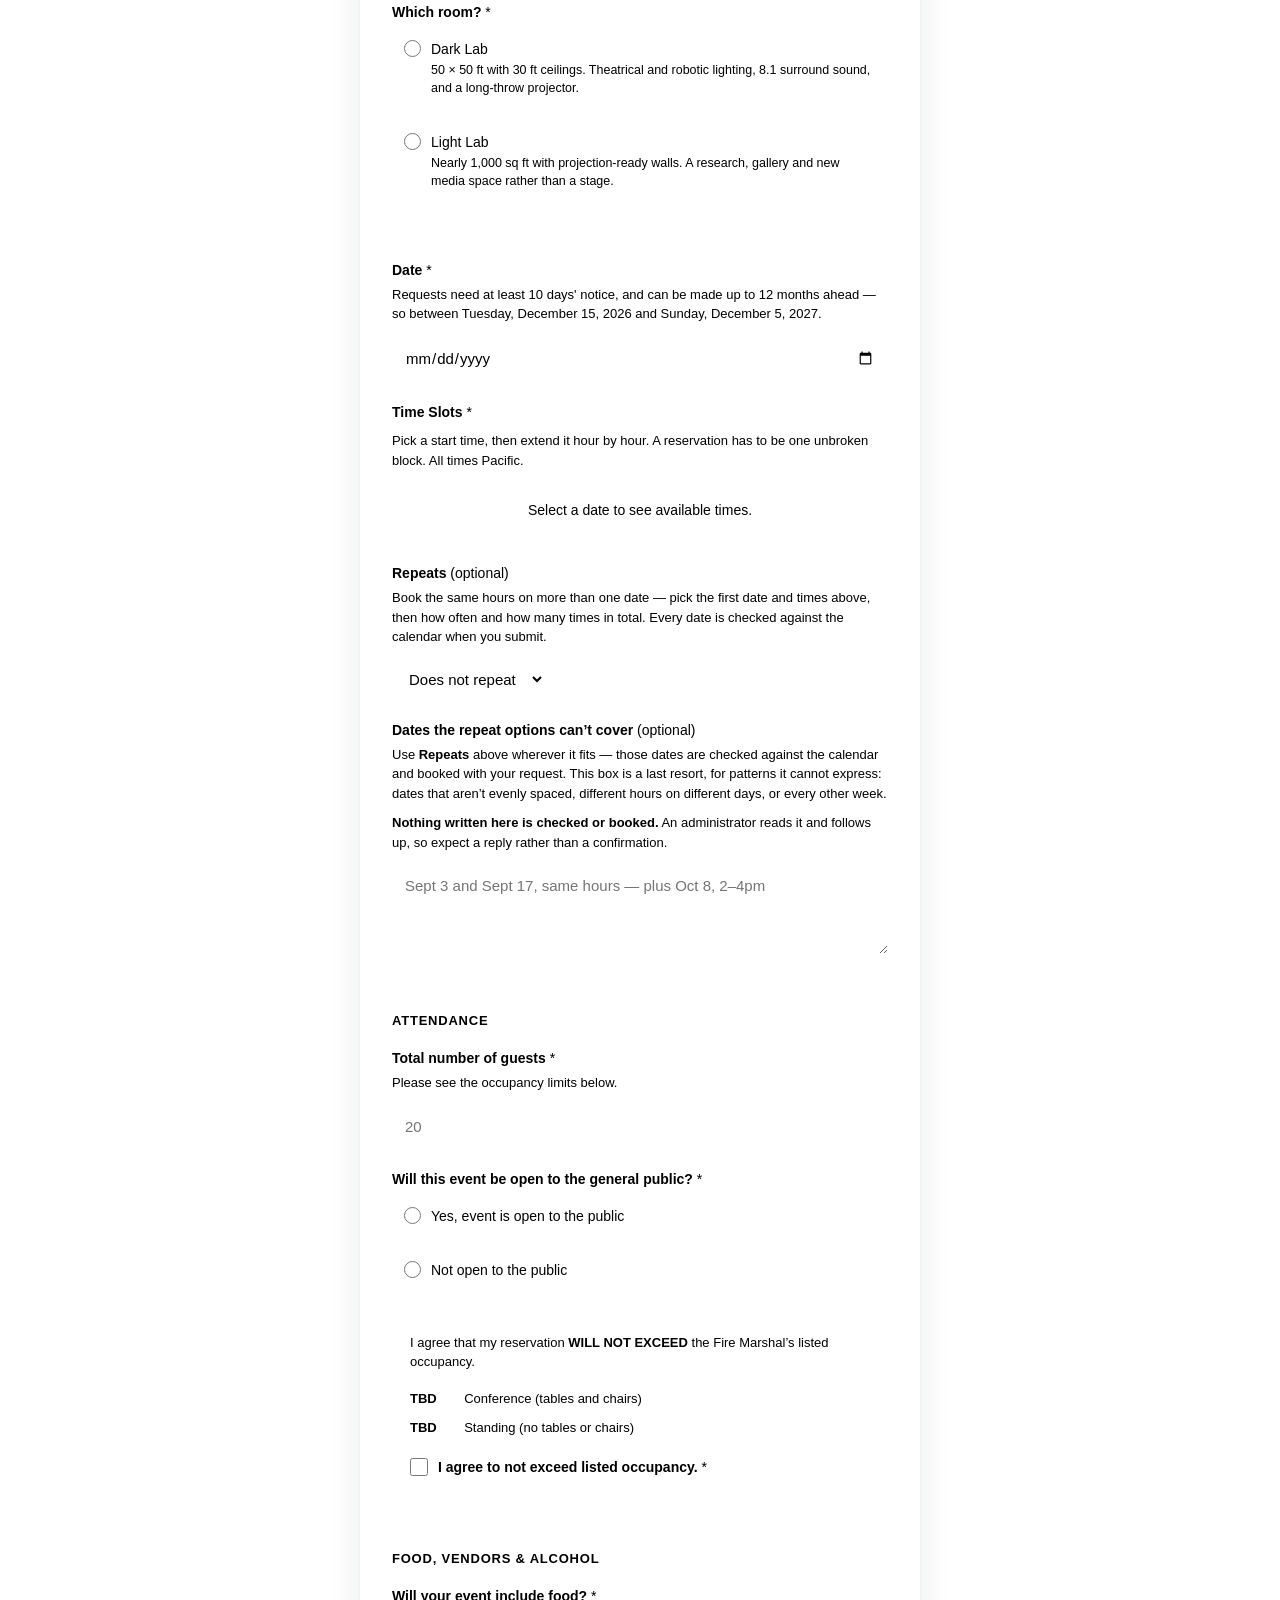
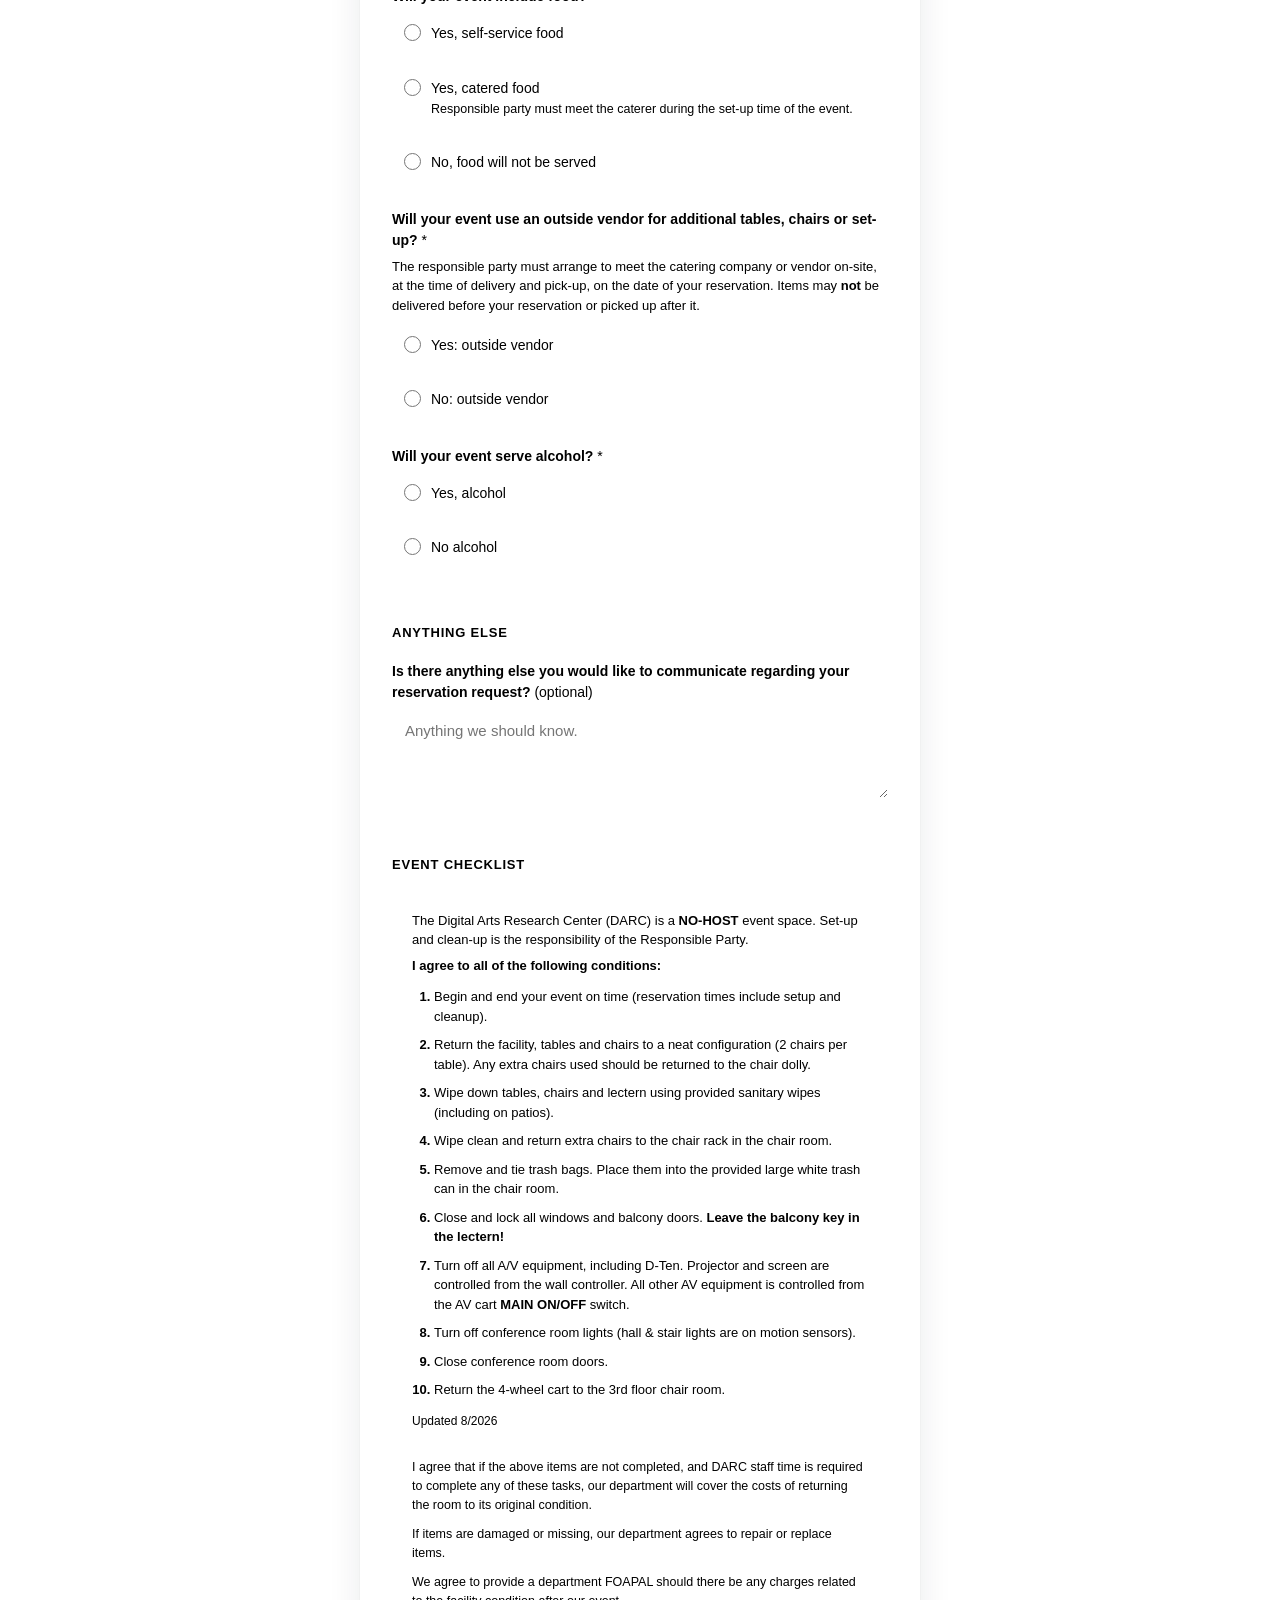
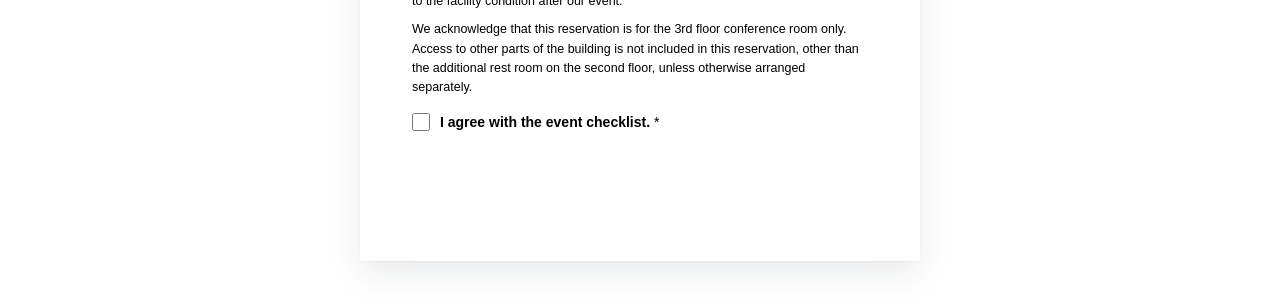
==== commit d0186cfc: "Reframe the free-text dates field as a last resort Repeats now covers any evenly spaced series, so "" ====
--- a/darc/index.html
+++ b/darc/index.html
@@ -162,11 +162,16 @@
     </div>
 
     <div class="field">
-      <label for="more-dates">Need the room on other dates? <span class="optional">(optional)</span></label>
-      <p class="hint">Only the date and hours you picked above are confirmed. List any other dates
-        you need and we&rsquo;ll check whether the room is free and follow up.</p>
+      <label for="more-dates">Dates the repeat options can&rsquo;t cover
+        <span class="optional">(optional)</span></label>
+      <p class="hint">Use <strong>Repeats</strong> above wherever it fits &mdash; those dates are
+        checked against the calendar and booked with your request. This box is a last resort, for
+        patterns it cannot express: dates that aren&rsquo;t evenly spaced, different hours on
+        different days, or every other week.</p>
+      <p class="hint"><strong>Nothing written here is checked or booked.</strong> An administrator
+        reads it and follows up, so expect a reply rather than a confirmation.</p>
       <textarea id="more-dates" name="additionalDates" rows="3" maxlength="500"
-                placeholder="Sept 3 and Sept 10, same times"></textarea>
+                placeholder="Sept 3 and Sept 17, same hours &mdash; plus Oct 8, 2&ndash;4pm"></textarea>
     </div>
 
     <div class="form-section"><h2>Attendance</h2></div>
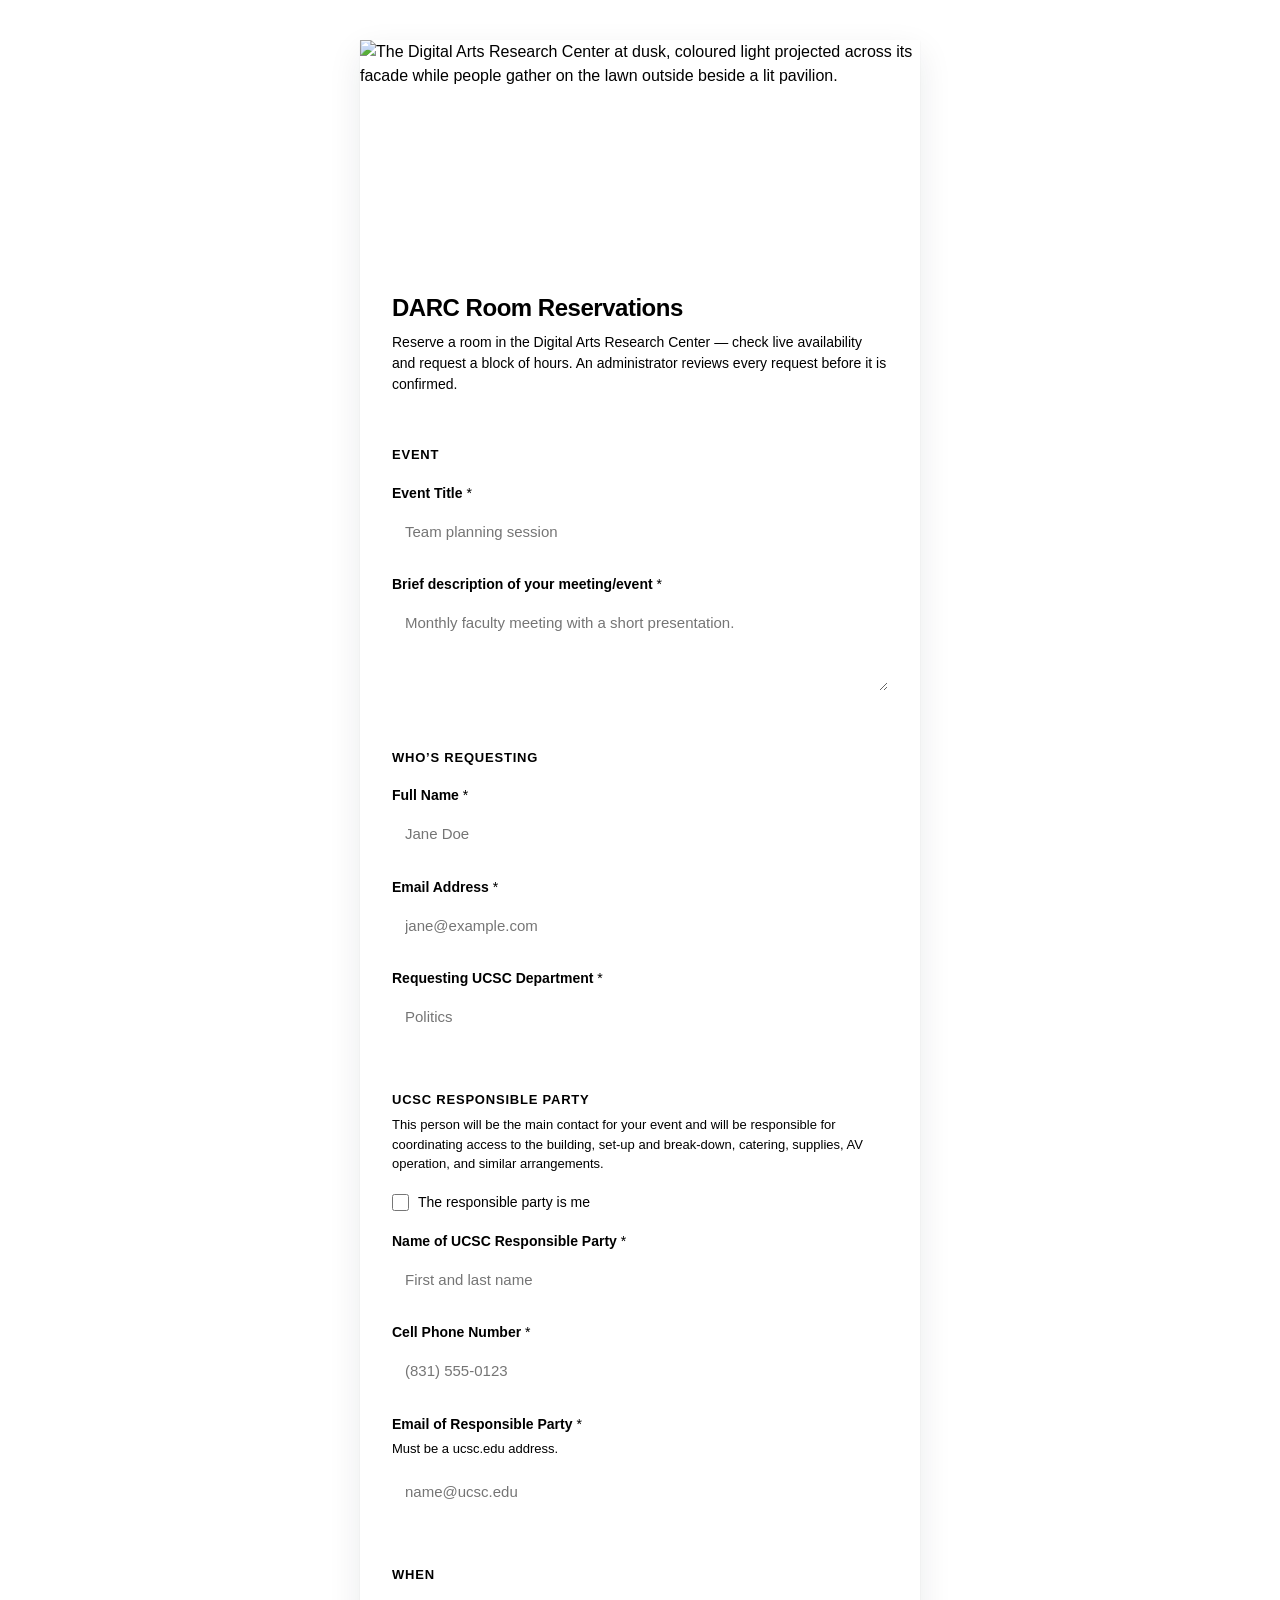
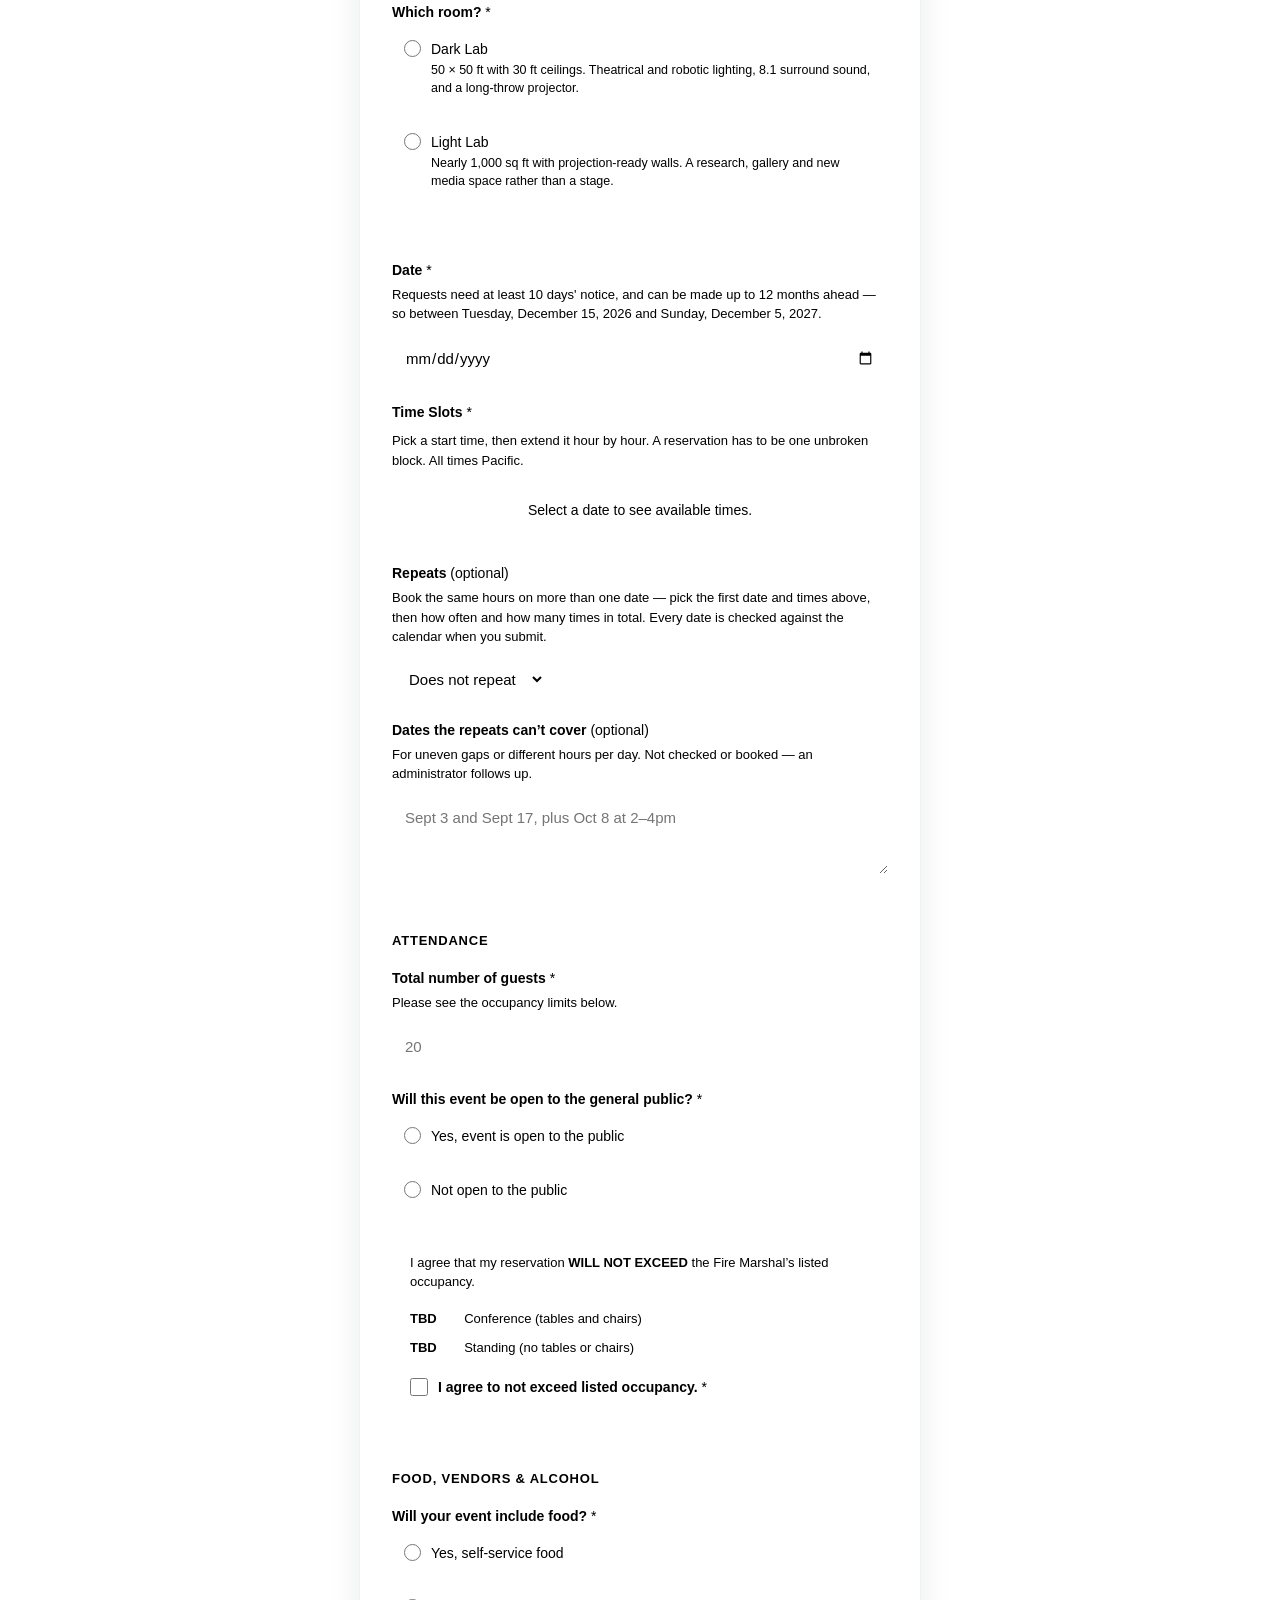
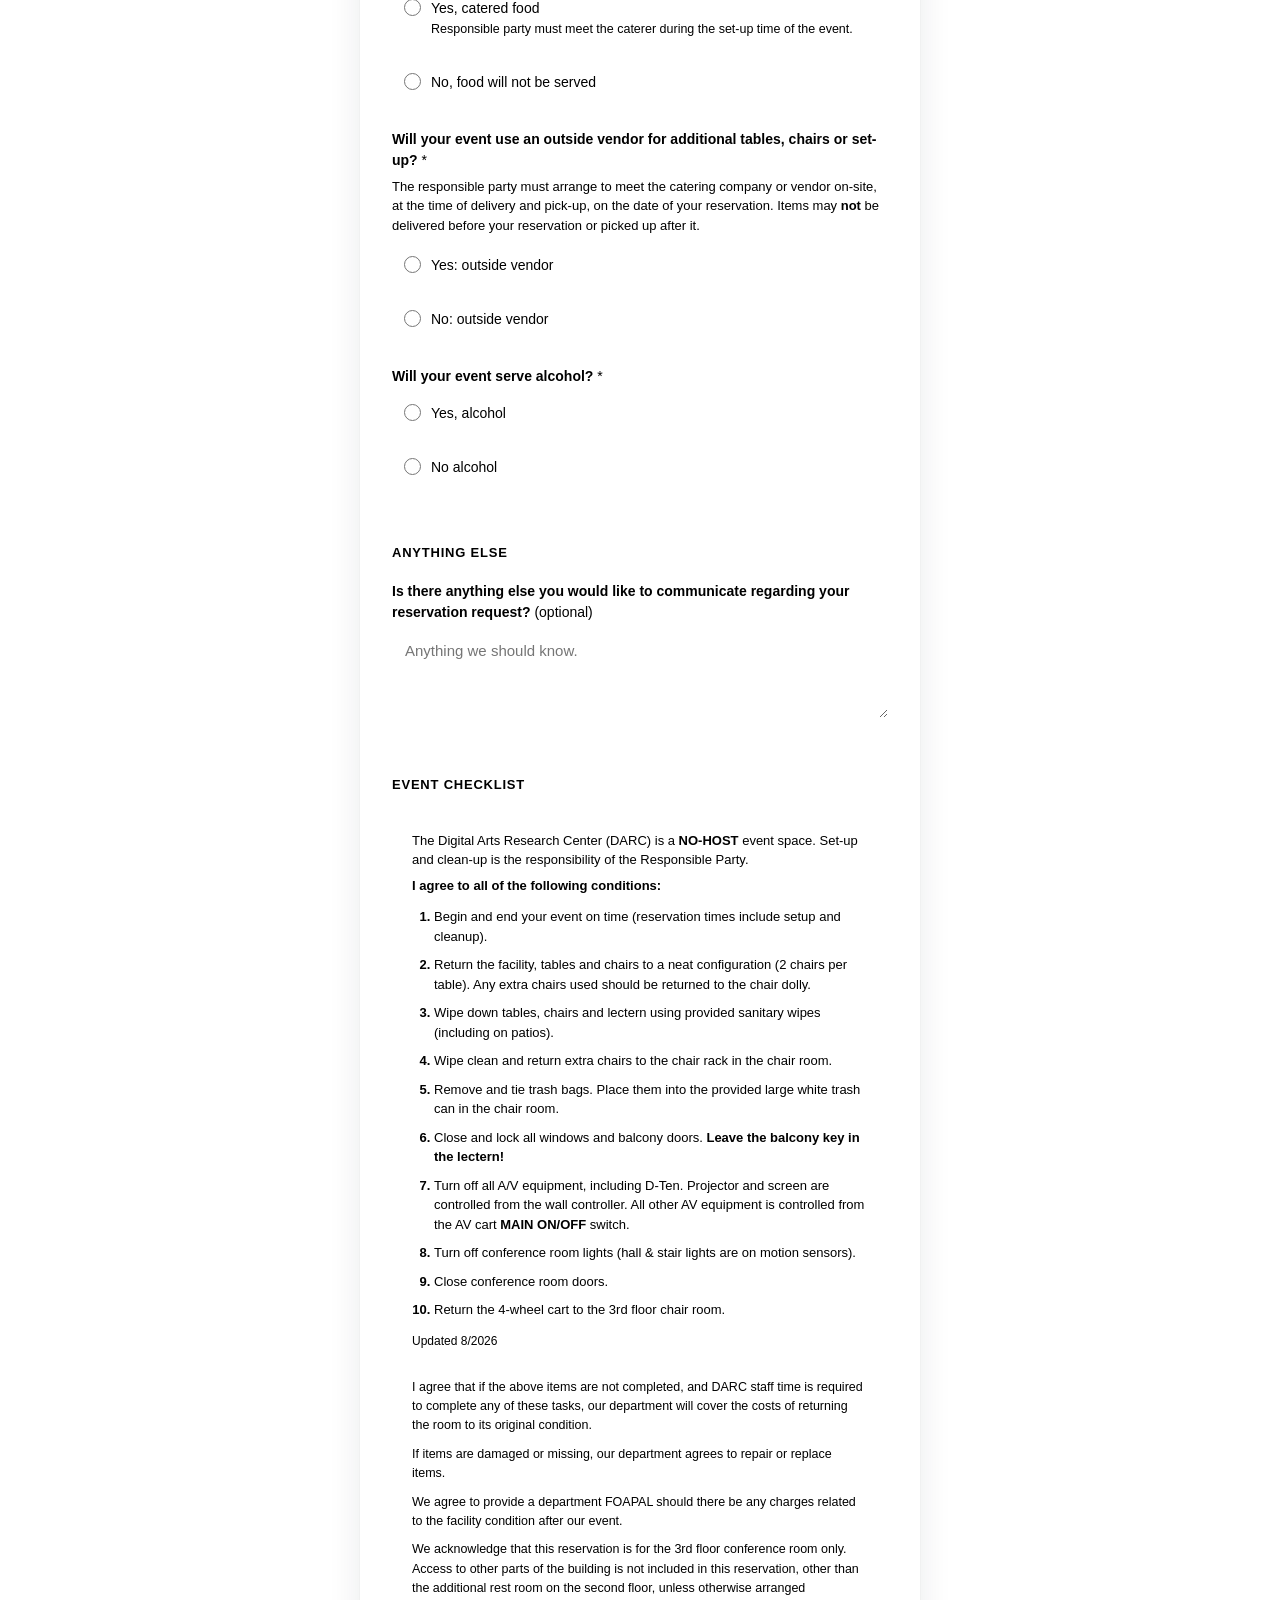
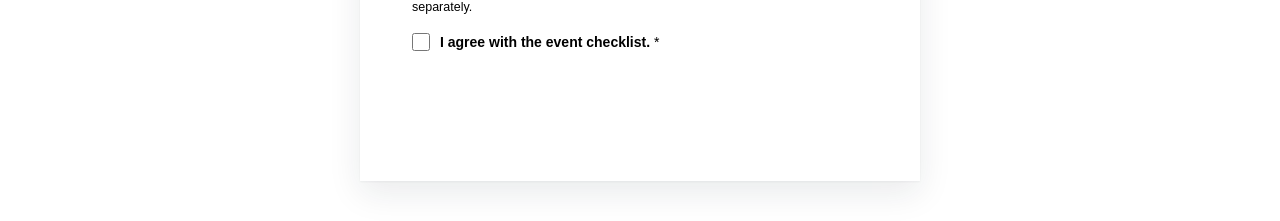
==== commit 11e84f11: "Cut the free-text dates field down to one line Five lines of guidance for an optional last-resort bo" ====
--- a/darc/index.html
+++ b/darc/index.html
@@ -162,16 +162,12 @@
     </div>
 
     <div class="field">
-      <label for="more-dates">Dates the repeat options can&rsquo;t cover
+      <label for="more-dates">Dates the repeats can&rsquo;t cover
         <span class="optional">(optional)</span></label>
-      <p class="hint">Use <strong>Repeats</strong> above wherever it fits &mdash; those dates are
-        checked against the calendar and booked with your request. This box is a last resort, for
-        patterns it cannot express: dates that aren&rsquo;t evenly spaced, different hours on
-        different days, or every other week.</p>
-      <p class="hint"><strong>Nothing written here is checked or booked.</strong> An administrator
-        reads it and follows up, so expect a reply rather than a confirmation.</p>
-      <textarea id="more-dates" name="additionalDates" rows="3" maxlength="500"
-                placeholder="Sept 3 and Sept 17, same hours &mdash; plus Oct 8, 2&ndash;4pm"></textarea>
+      <p class="hint">For uneven gaps or different hours per day. Not checked or booked &mdash;
+        an administrator follows up.</p>
+      <textarea id="more-dates" name="additionalDates" rows="2" maxlength="500"
+                placeholder="Sept 3 and Sept 17, plus Oct 8 at 2&ndash;4pm"></textarea>
     </div>
 
     <div class="form-section"><h2>Attendance</h2></div>
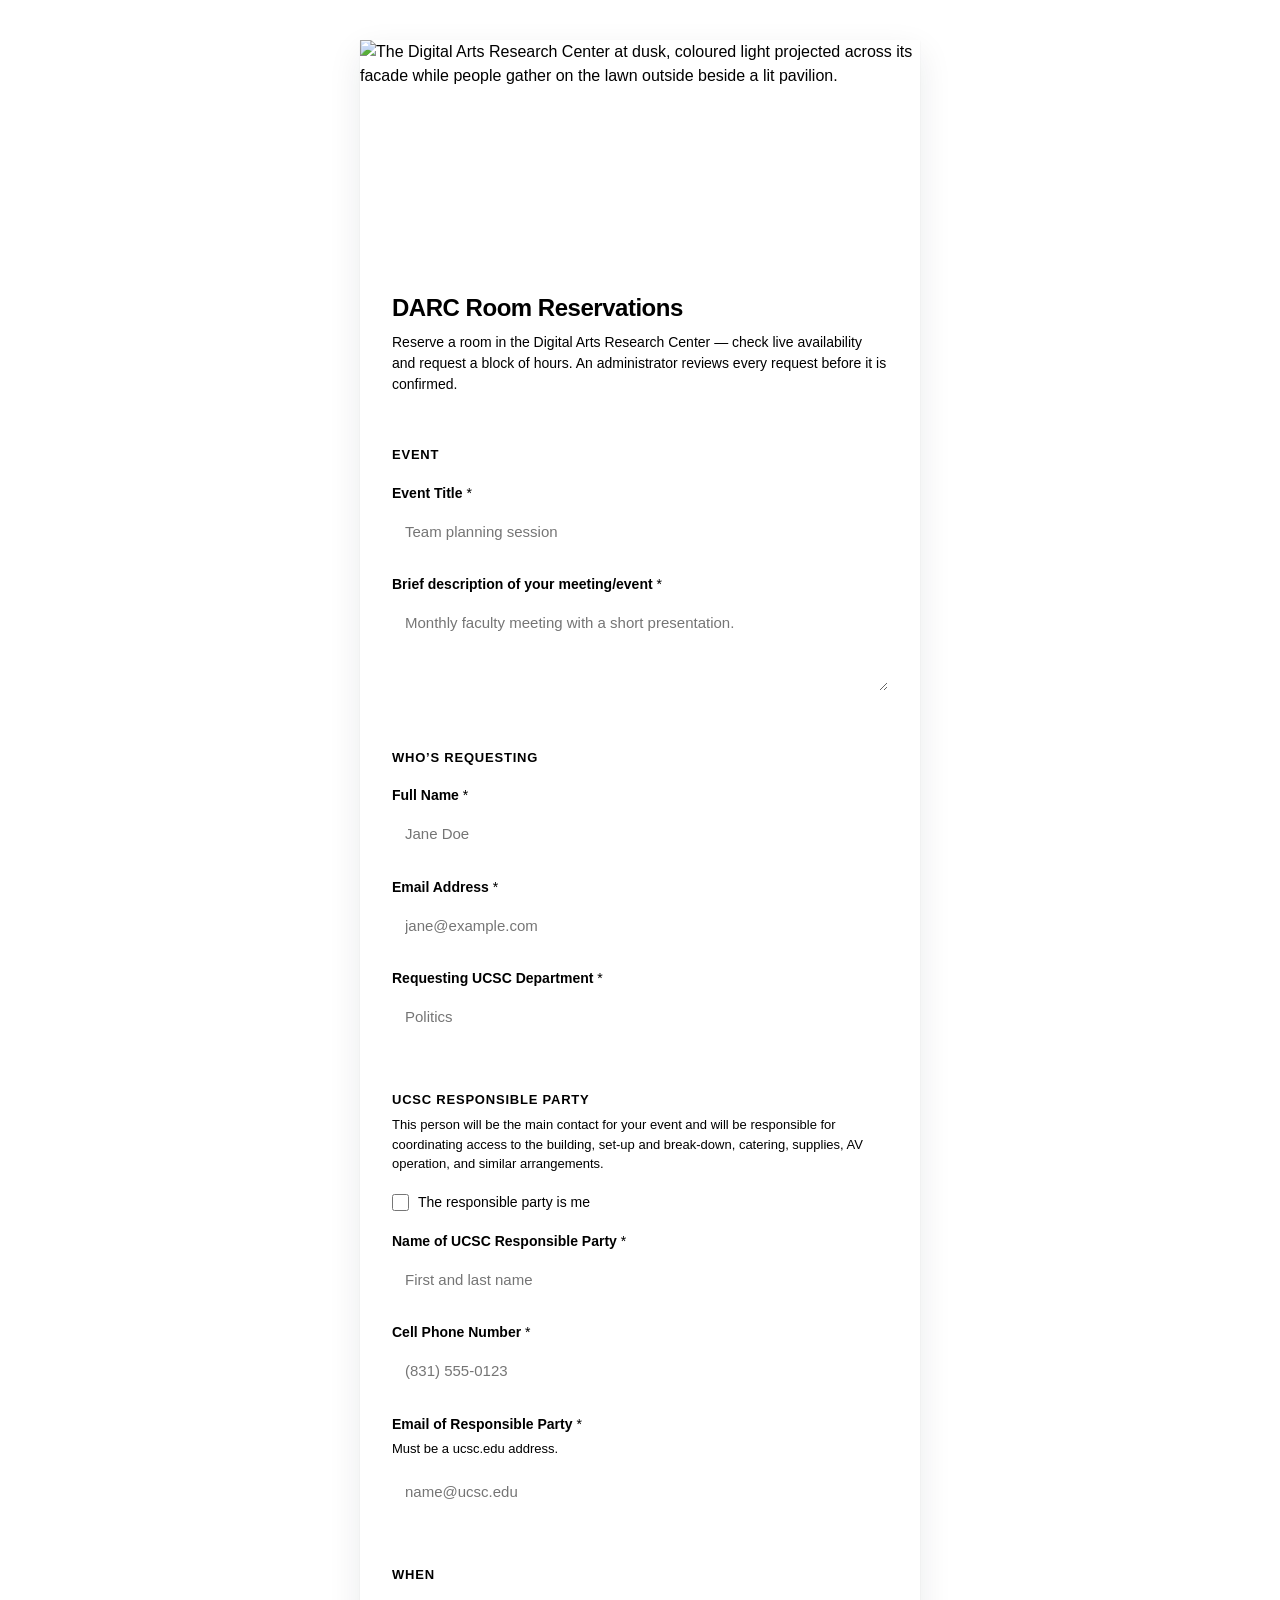
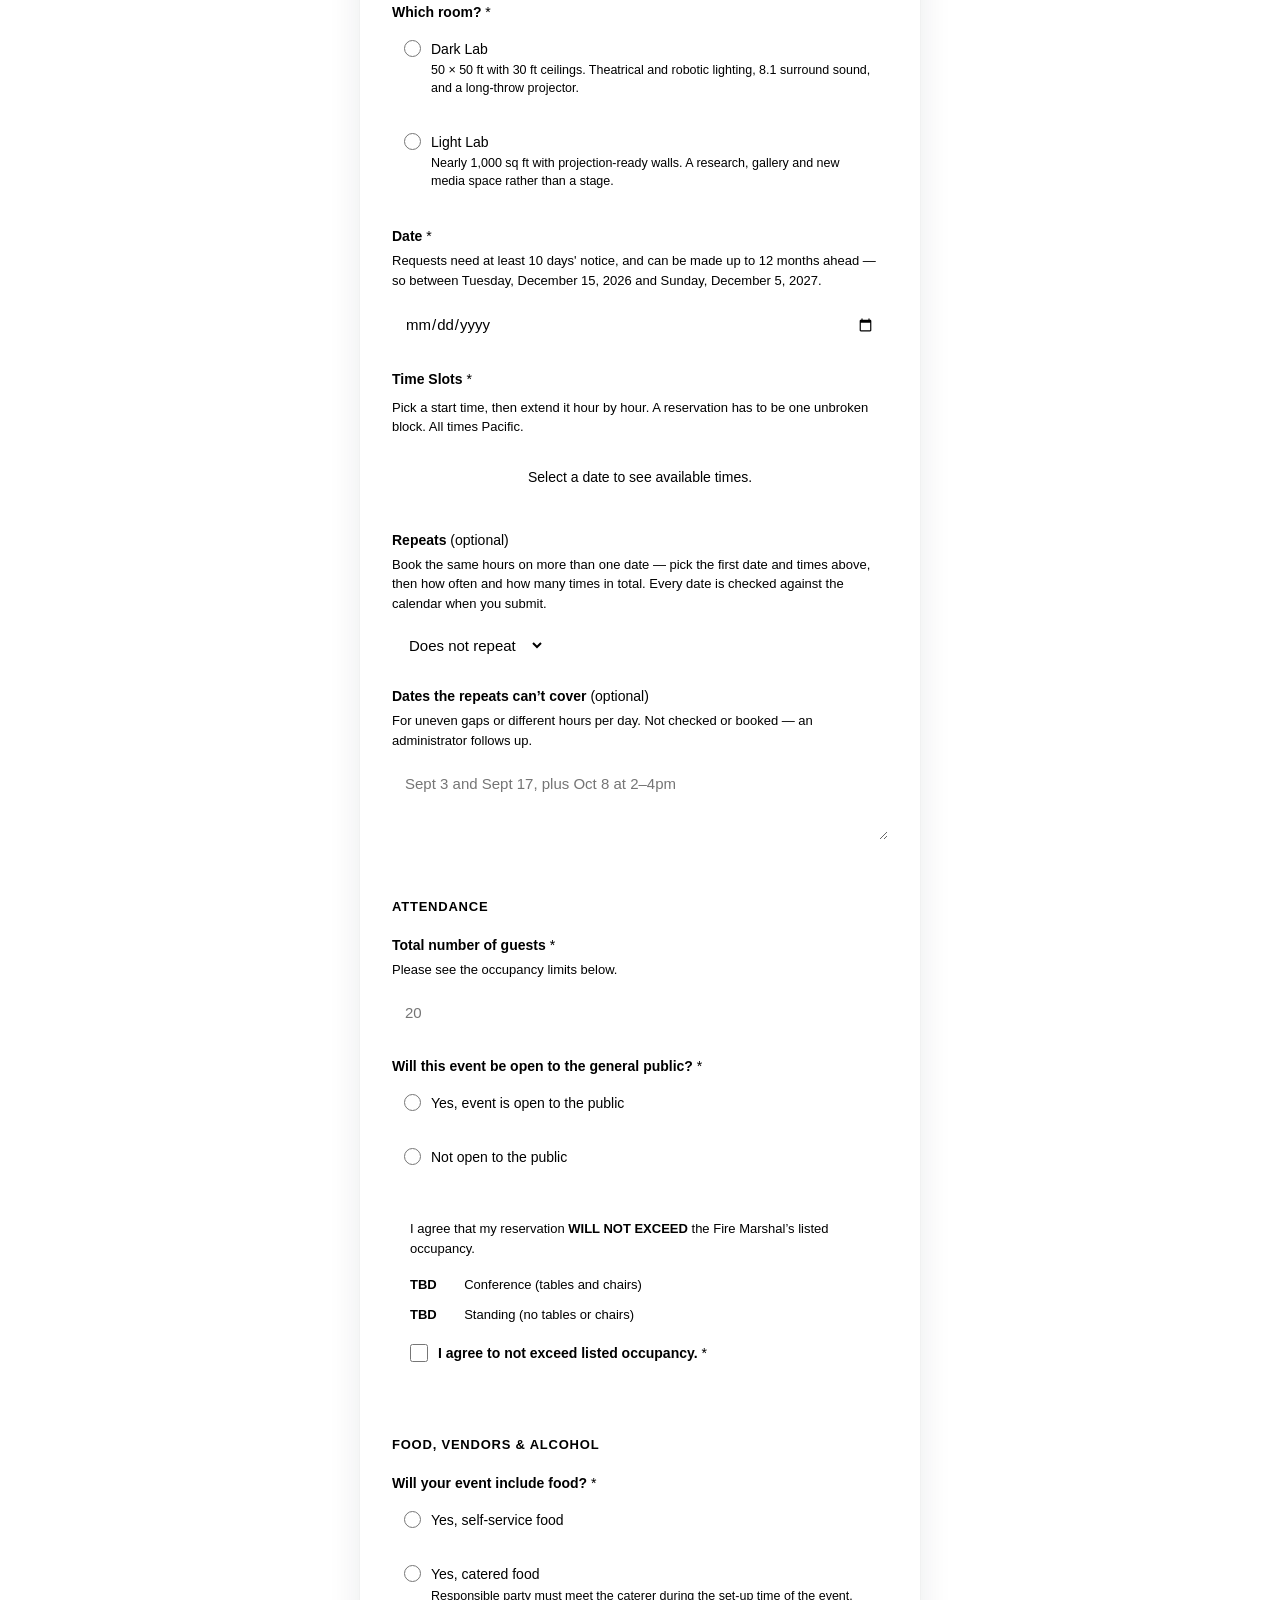
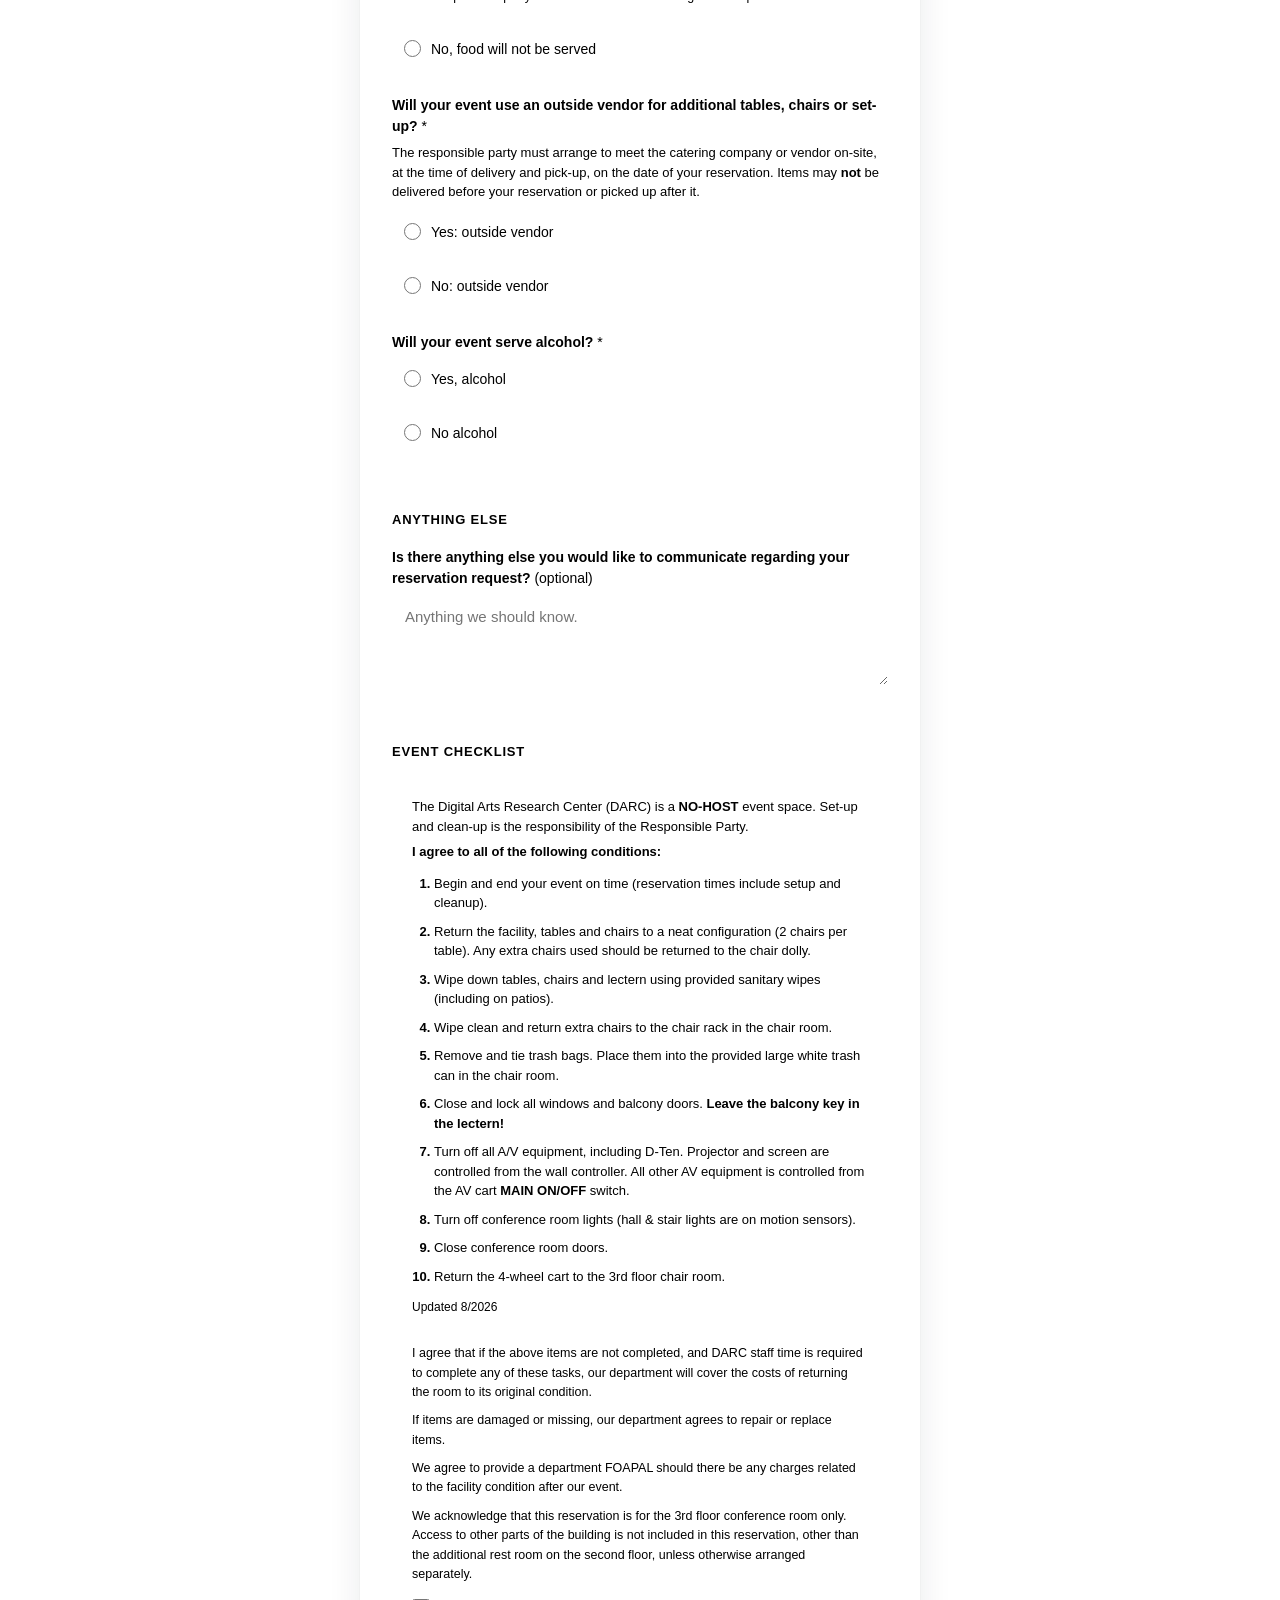
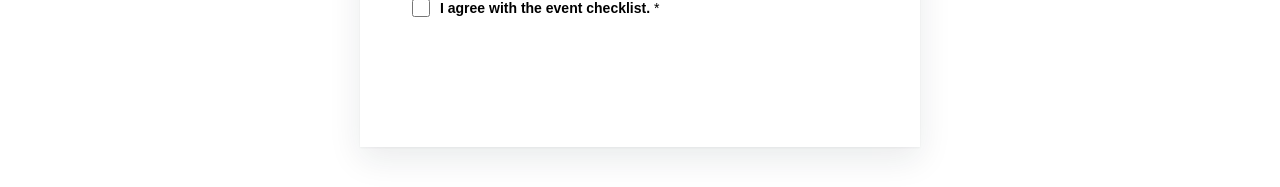
==== commit ddccd964: "Move the calendar link into the date sentence It sat in its own block between the room picker and th" ====
--- a/darc/index.html
+++ b/darc/index.html
@@ -111,15 +111,13 @@
       <div class="choices" id="room-choices"></div>
     </fieldset>
 
-    <!-- Outside the fieldset above: that is hidden on a one-room space, and
-         the calendar link has to survive it. -->
-    <p class="hint cal-hint" id="cal-hint">
-      <button type="button" class="cal-link" id="cal-open">View the full calendar</button>
-    </p>
-
     <div class="field">
       <label for="date">Date <span class="req" aria-hidden="true">*</span></label>
-      <p class="hint" id="date-window"><span id="date-window-text"></span></p>
+      <!-- The calendar link rides in this sentence rather than sitting in its
+           own block: inline, hiding it until a room is chosen just shortens
+           the line instead of moving the date field up the page. -->
+      <p class="hint" id="date-window"><span id="date-window-text"></span>
+        <button type="button" class="cal-link" id="cal-open">View the full calendar</button></p>
       <input type="date" id="date" name="date" required>
     </div>
 
--- a/styles.css
+++ b/styles.css
@@ -147,7 +147,7 @@
   /* ---------- Calendar dialog ---------- */
 
   .cal-link {
-    padding: 4px 0 1px;   /* a little breathing room above, underline kept tight */
+    padding: 0;           /* it reads as part of the sentence around it */
     font: inherit;
     font-size: 13px;
     color: var(--blue);
@@ -157,19 +157,6 @@
     cursor: pointer;
   }
   .cal-link:hover { color: var(--blue-dark); }
-
-  /* Belongs to the room picker above it, not the date field below. Sibling
-     margins collapse to the larger, so the fieldset's own 20px is trimmed for
-     this one case rather than fought with a negative margin here. */
-  #room-field:not([hidden]) { margin-bottom: 6px; }
-  /* .hint is defined further down and would win at equal specificity, so
-     this is qualified rather than silently overridden. */
-  .hint.cal-hint { margin: 0 0 22px; }
-
-  /* Held in the layout rather than removed, so choosing a room does not
-     shove the date field around. visibility also takes it out of the tab
-     order and off the accessibility tree, which display:none would too. */
-  .hint.cal-hint.is-empty { visibility: hidden; }
 
   #cal-dialog {
     width: min(92vw, 900px);
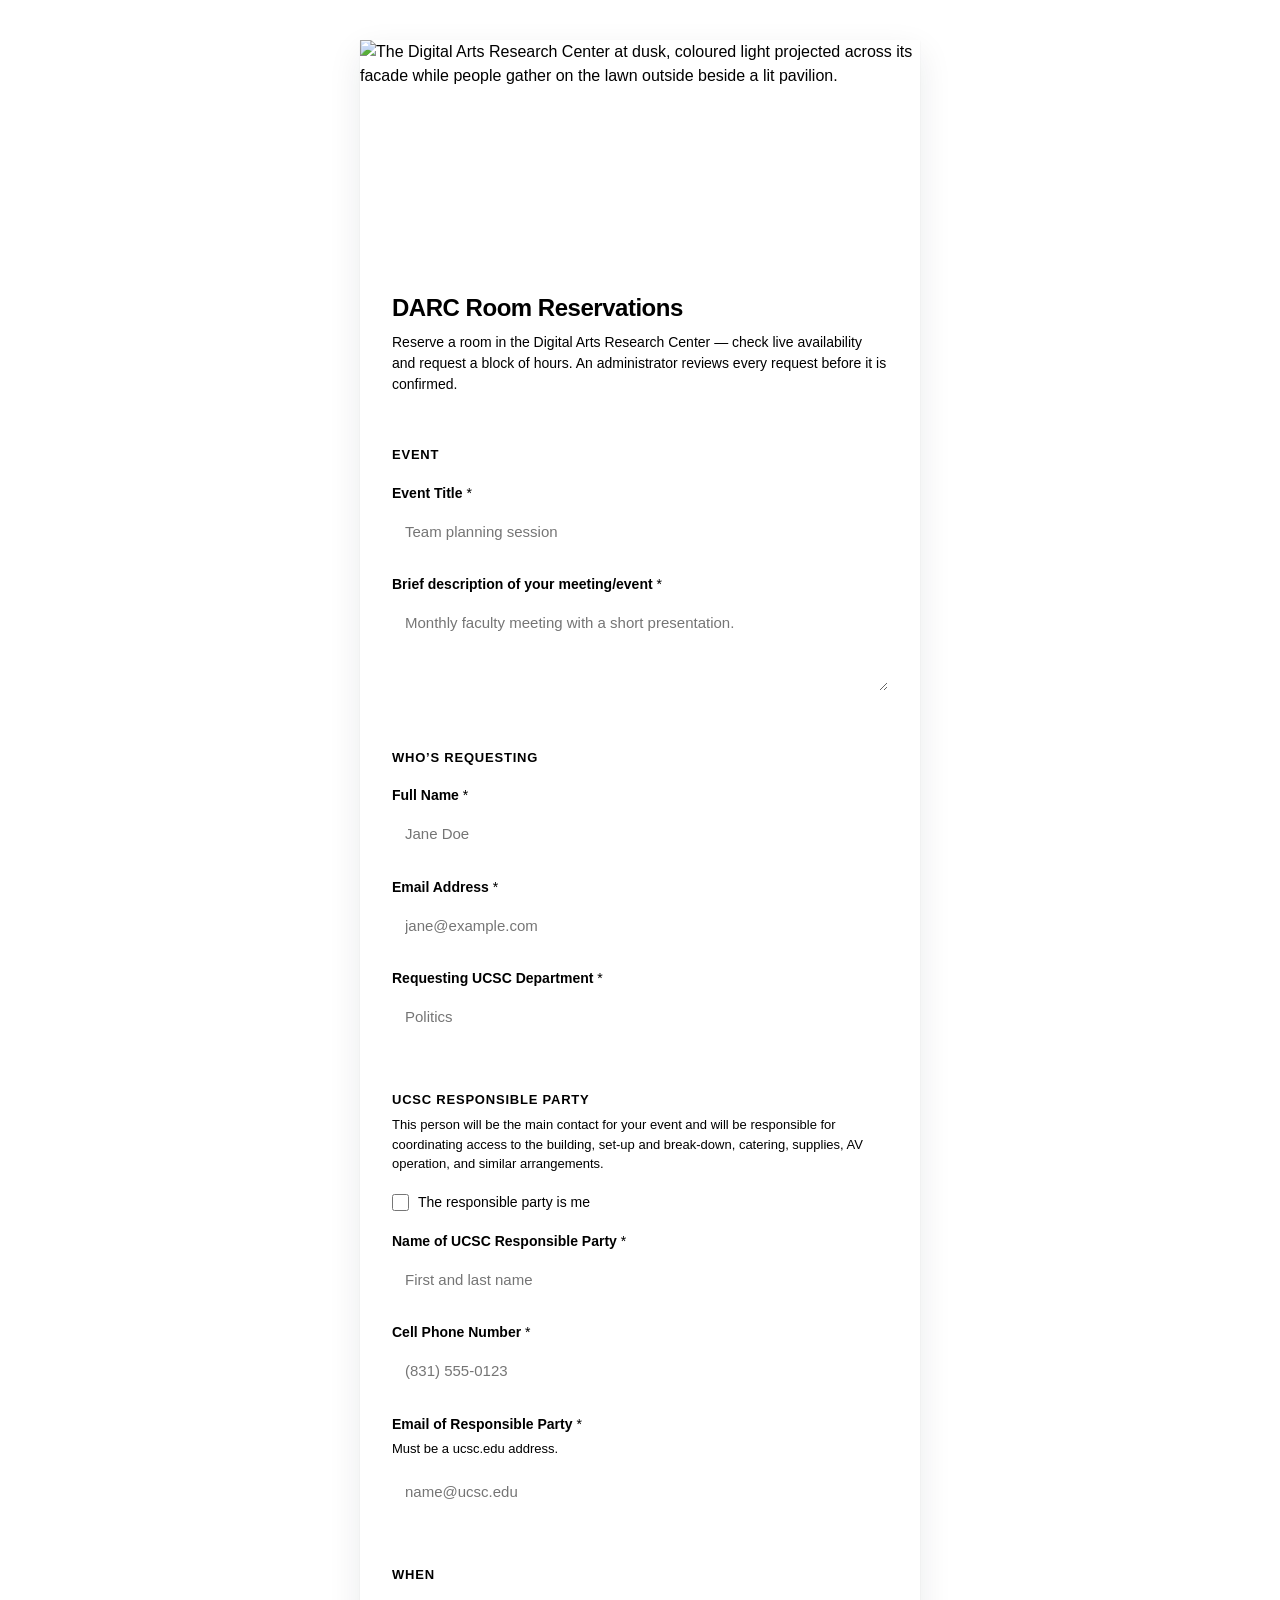
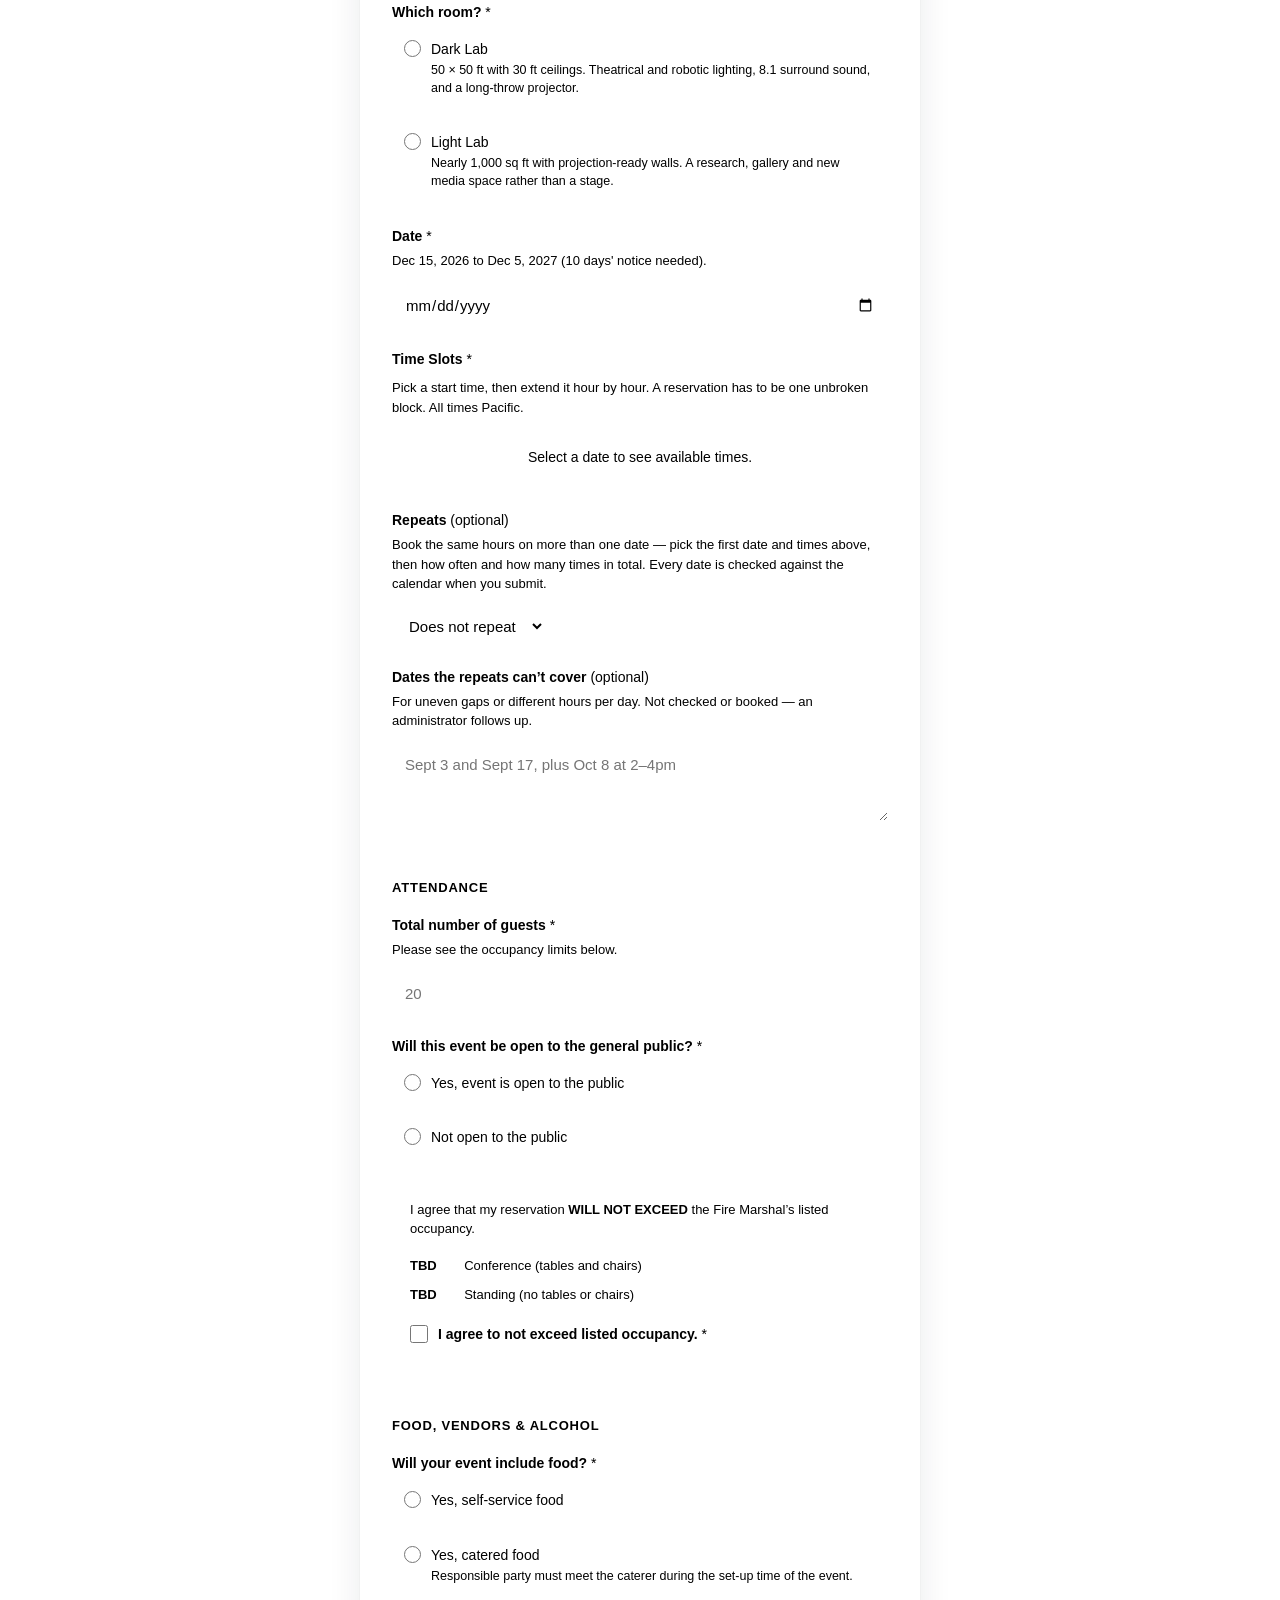
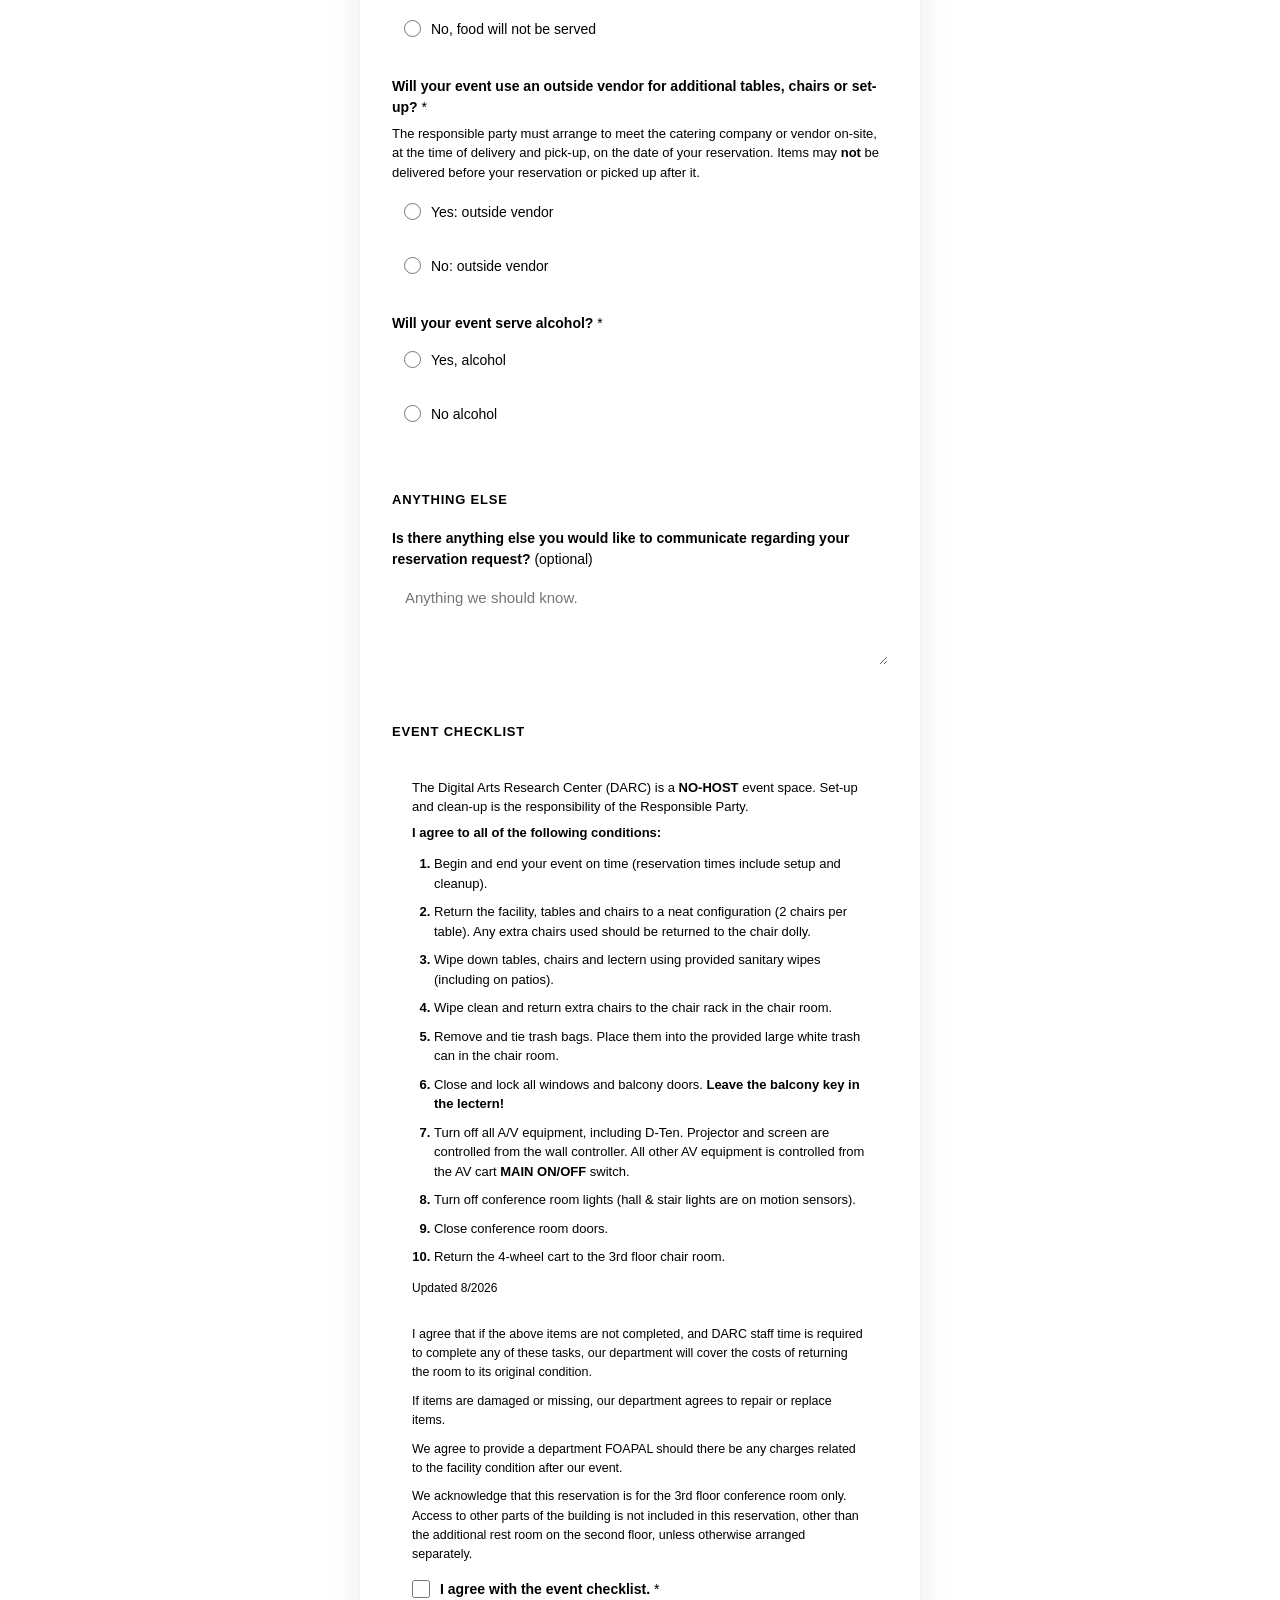
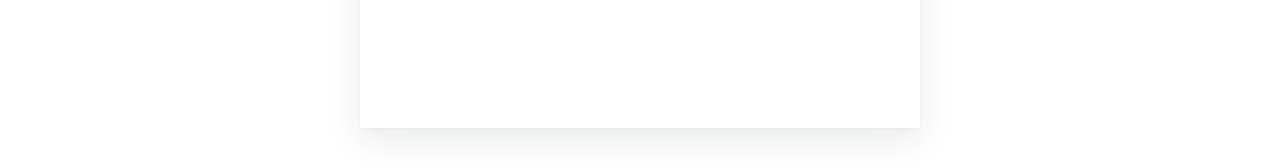
==== commit c2cc257f: "Make the calendar link a real link so it flows with the sentence It was inside the date paragraph bu" ====
--- a/darc/index.html
+++ b/darc/index.html
@@ -117,7 +117,7 @@
            own block: inline, hiding it until a room is chosen just shortens
            the line instead of moving the date field up the page. -->
       <p class="hint" id="date-window"><span id="date-window-text"></span>
-        <button type="button" class="cal-link" id="cal-open">View the full calendar</button></p>
+        <a class="cal-link" id="cal-open" href="#">View the full calendar</a></p>
       <input type="date" id="date" name="date" required>
     </div>
 
--- a/styles.css
+++ b/styles.css
@@ -146,13 +146,11 @@
 
   /* ---------- Calendar dialog ---------- */
 
+  /* An anchor, so it wraps mid-phrase like the text around it. Underlined
+     through the border rather than text-decoration, which sits tighter. */
   .cal-link {
-    padding: 0;           /* it reads as part of the sentence around it */
-    font: inherit;
-    font-size: 13px;
     color: var(--blue);
-    background: none;
-    border: 0;
+    text-decoration: none;
     border-bottom: 1px solid currentColor;
     cursor: pointer;
   }
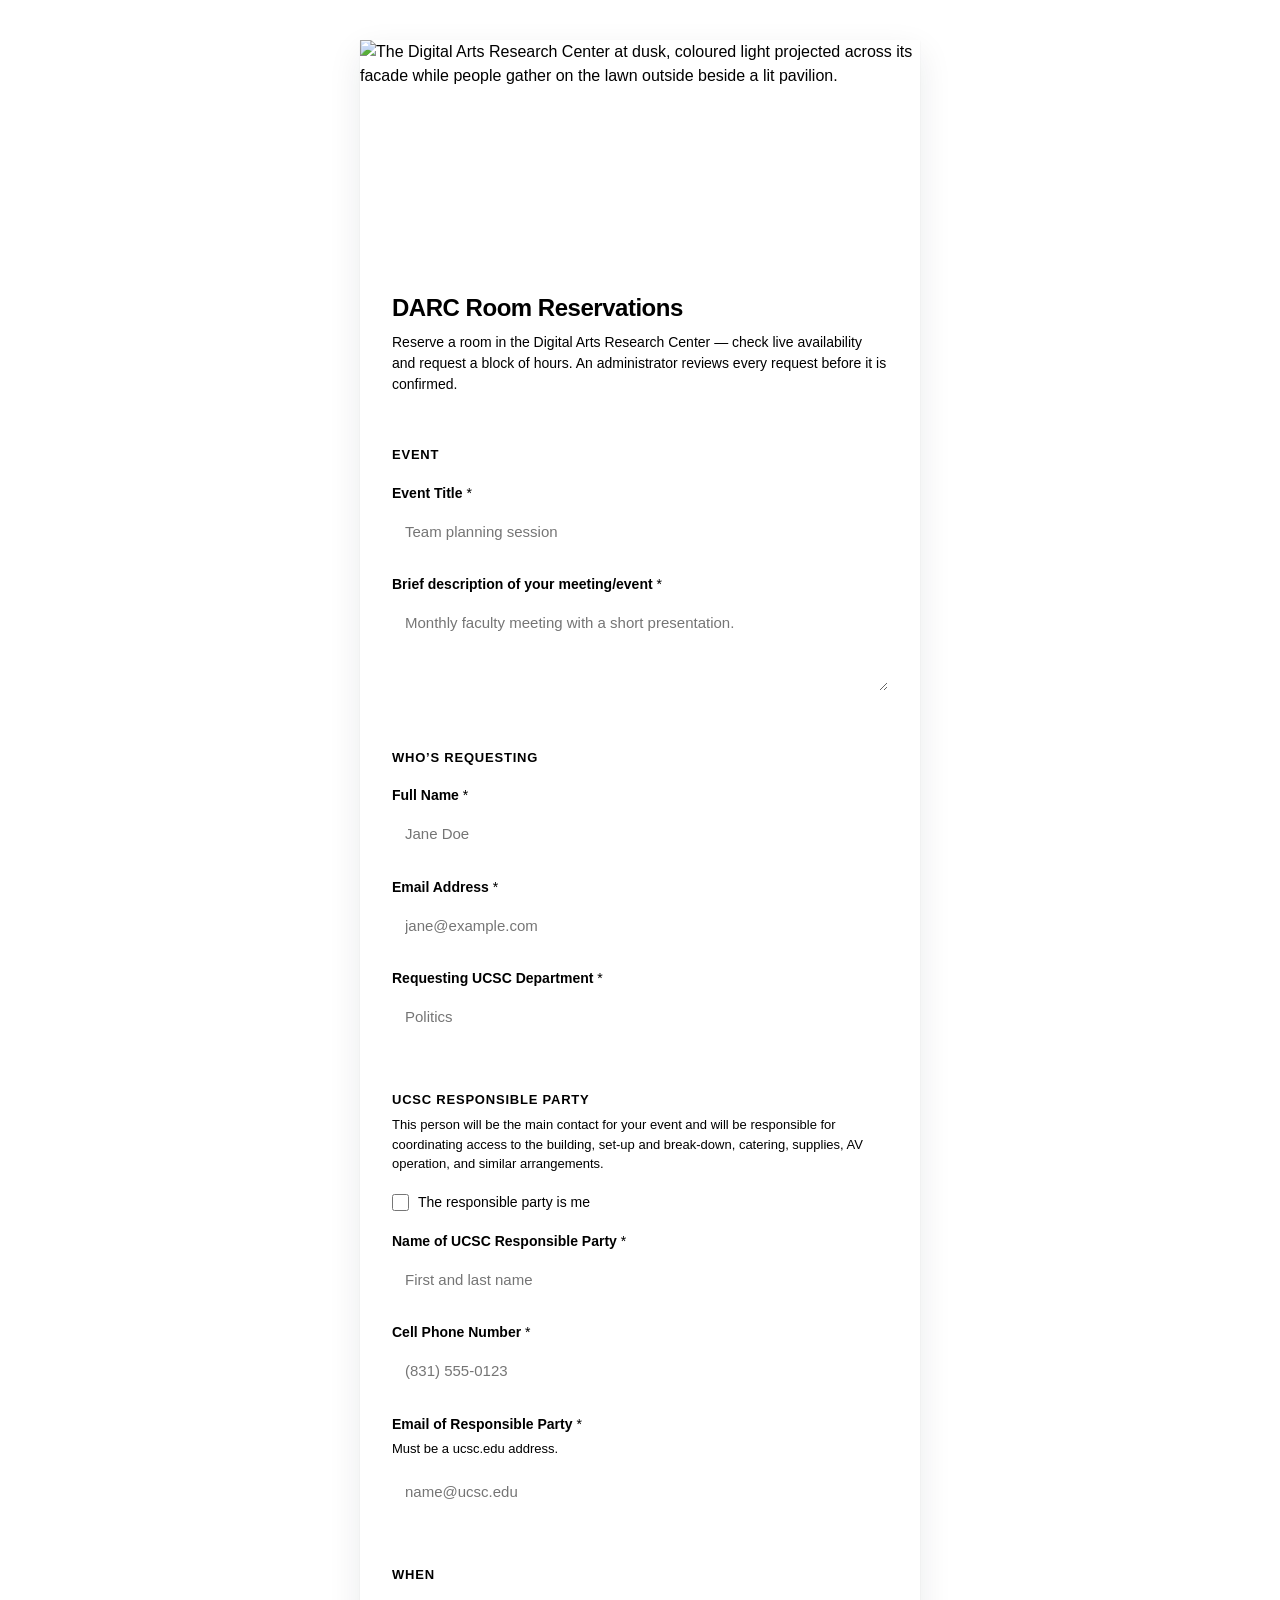
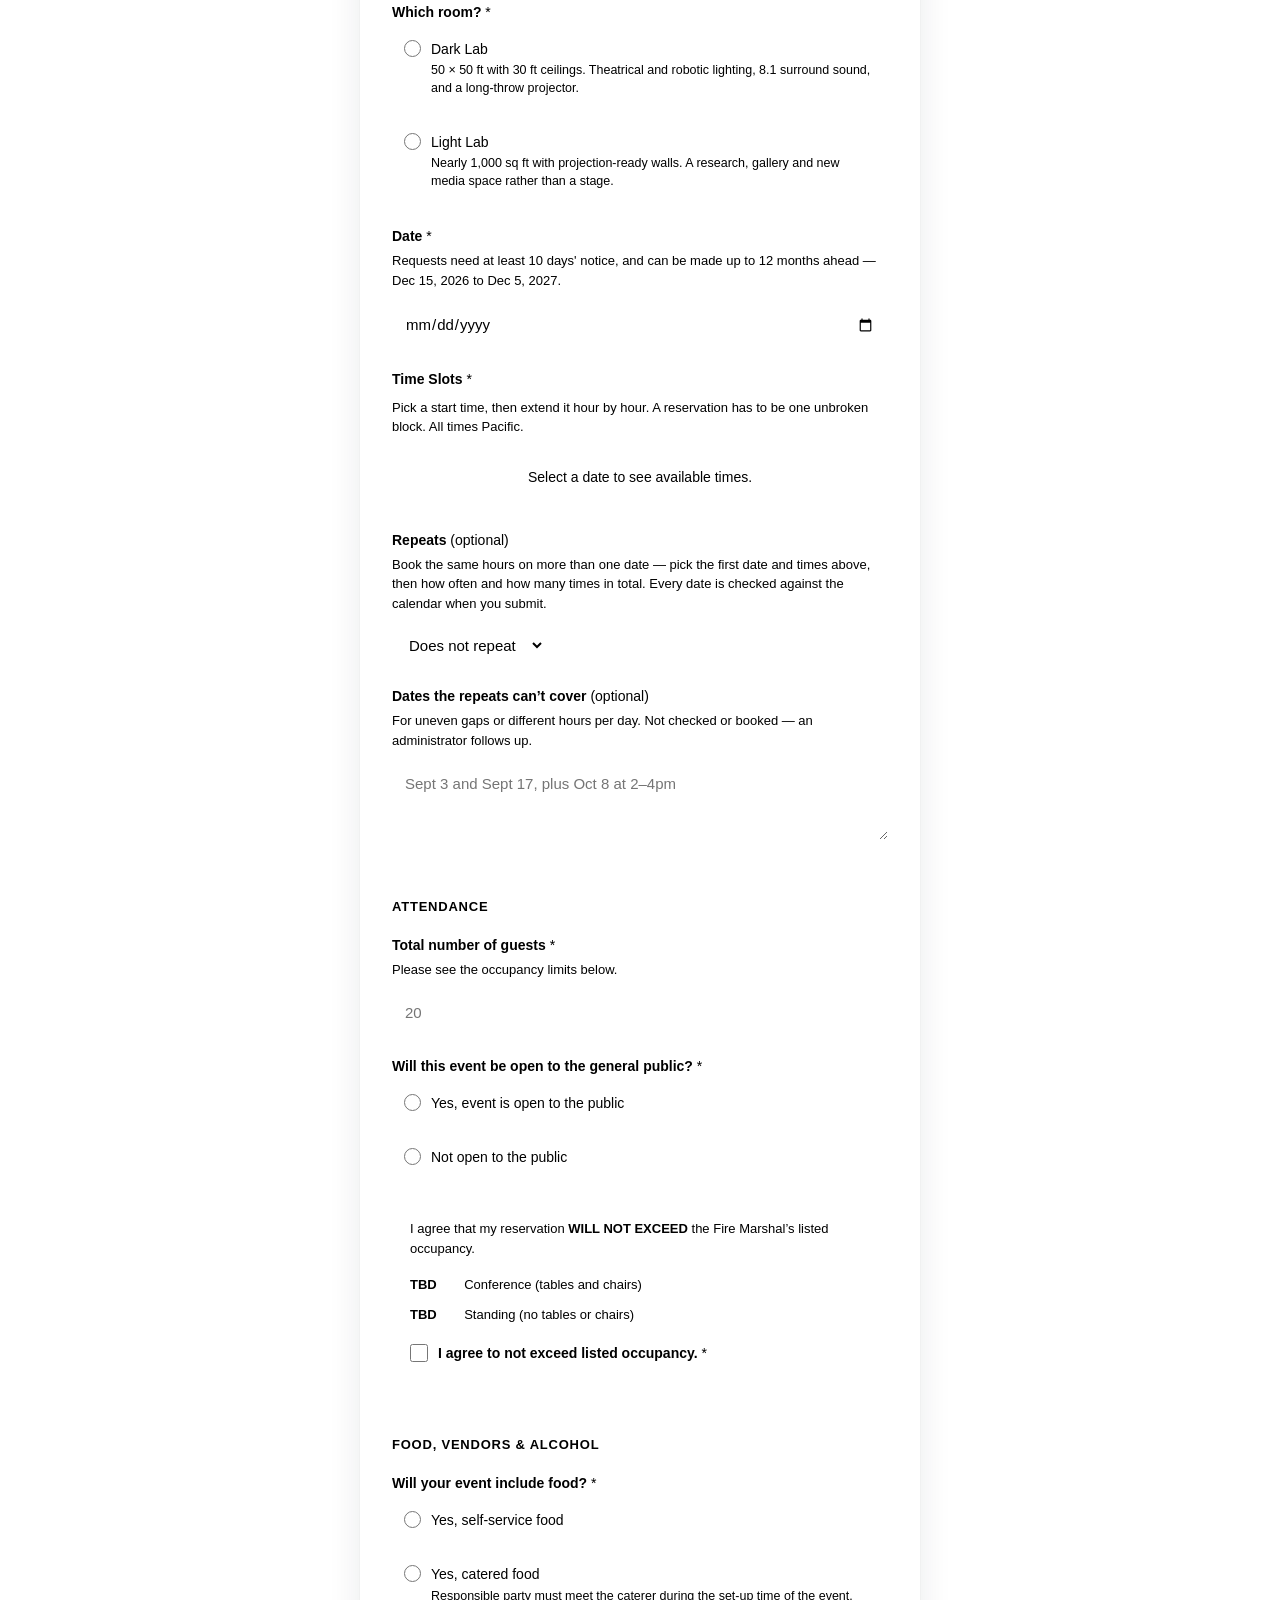
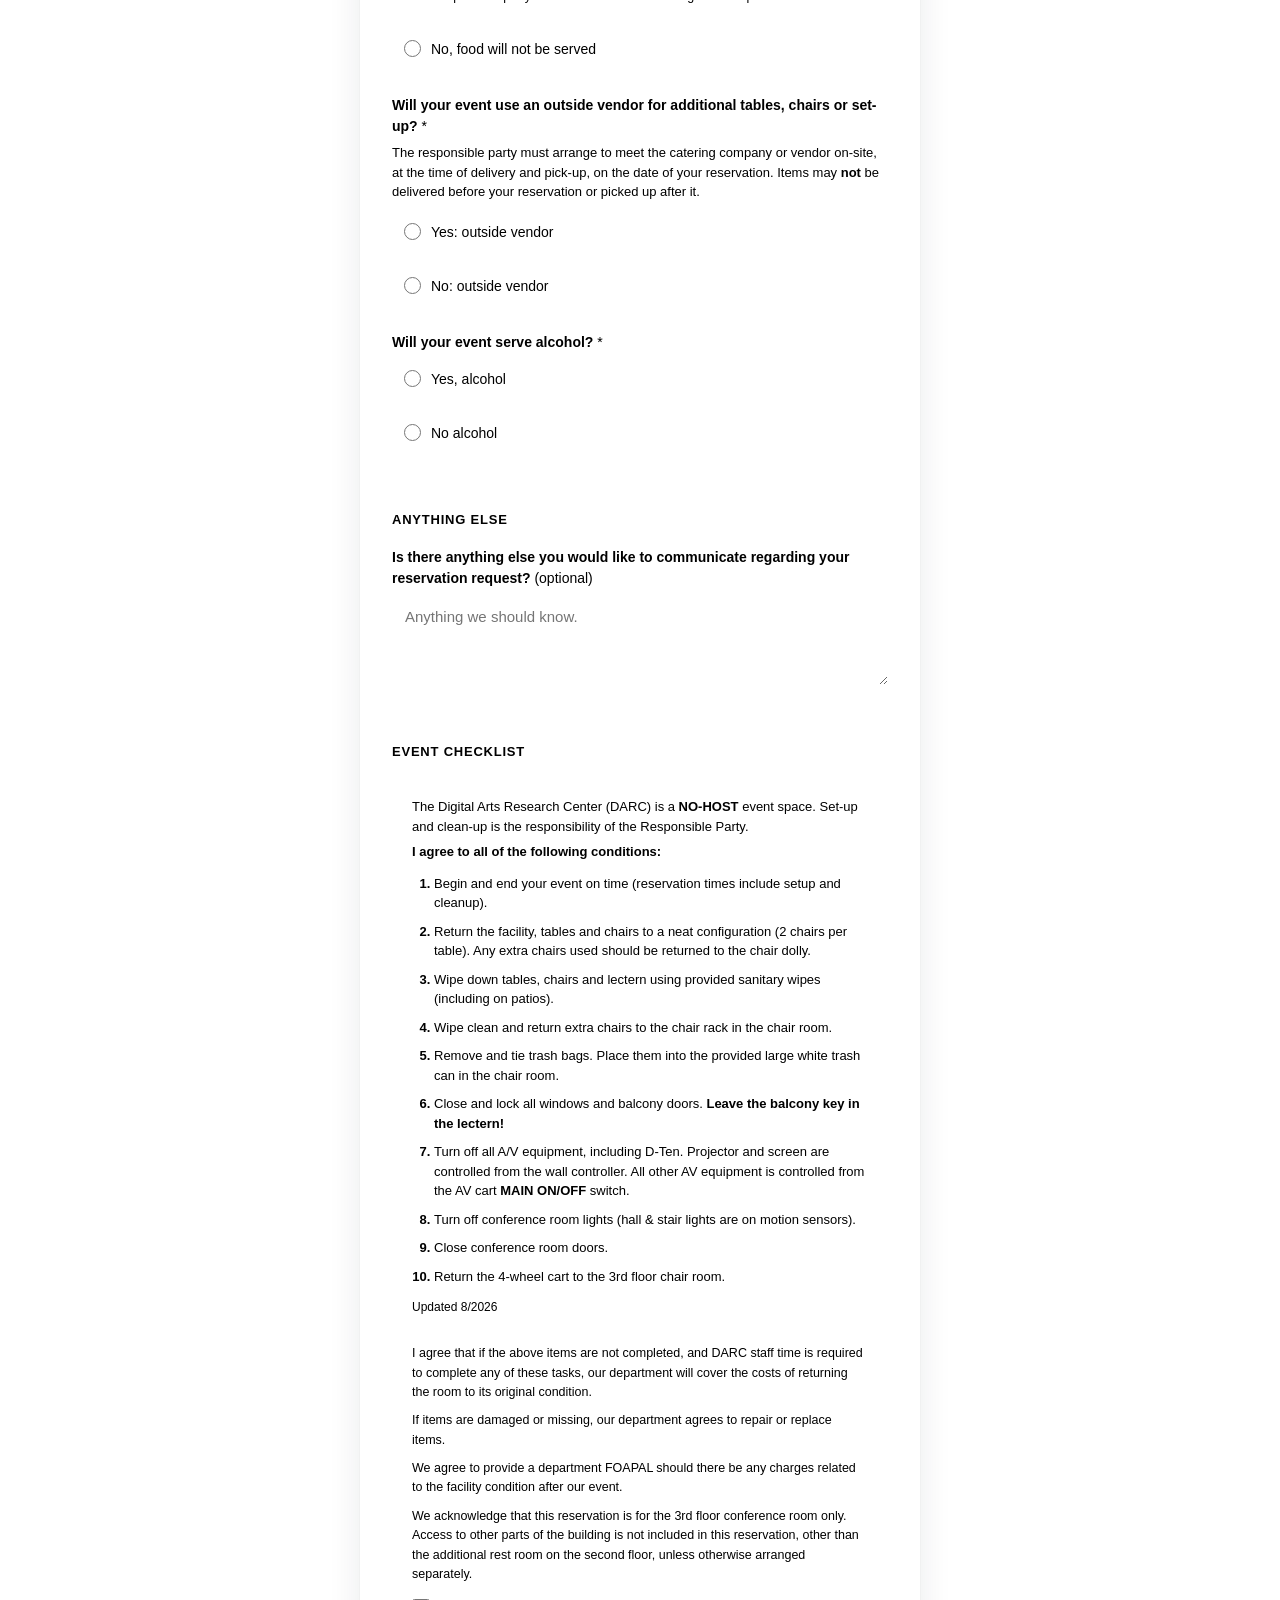
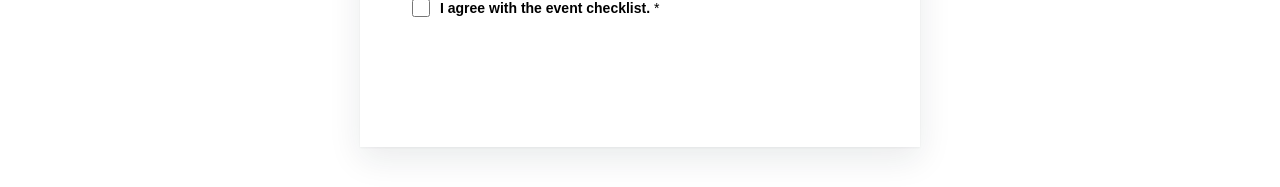
==== commit bb9e8ad3: "End the calendar link with a full stop It reads as the second sentence in the hint, so it gets the p" ====
--- a/darc/index.html
+++ b/darc/index.html
@@ -117,7 +117,7 @@
            own block: inline, hiding it until a room is chosen just shortens
            the line instead of moving the date field up the page. -->
       <p class="hint" id="date-window"><span id="date-window-text"></span>
-        <a class="cal-link" id="cal-open" href="#">View the full calendar</a></p>
+        <a class="cal-link" id="cal-open" href="#">View the full calendar.</a></p>
       <input type="date" id="date" name="date" required>
     </div>
 
